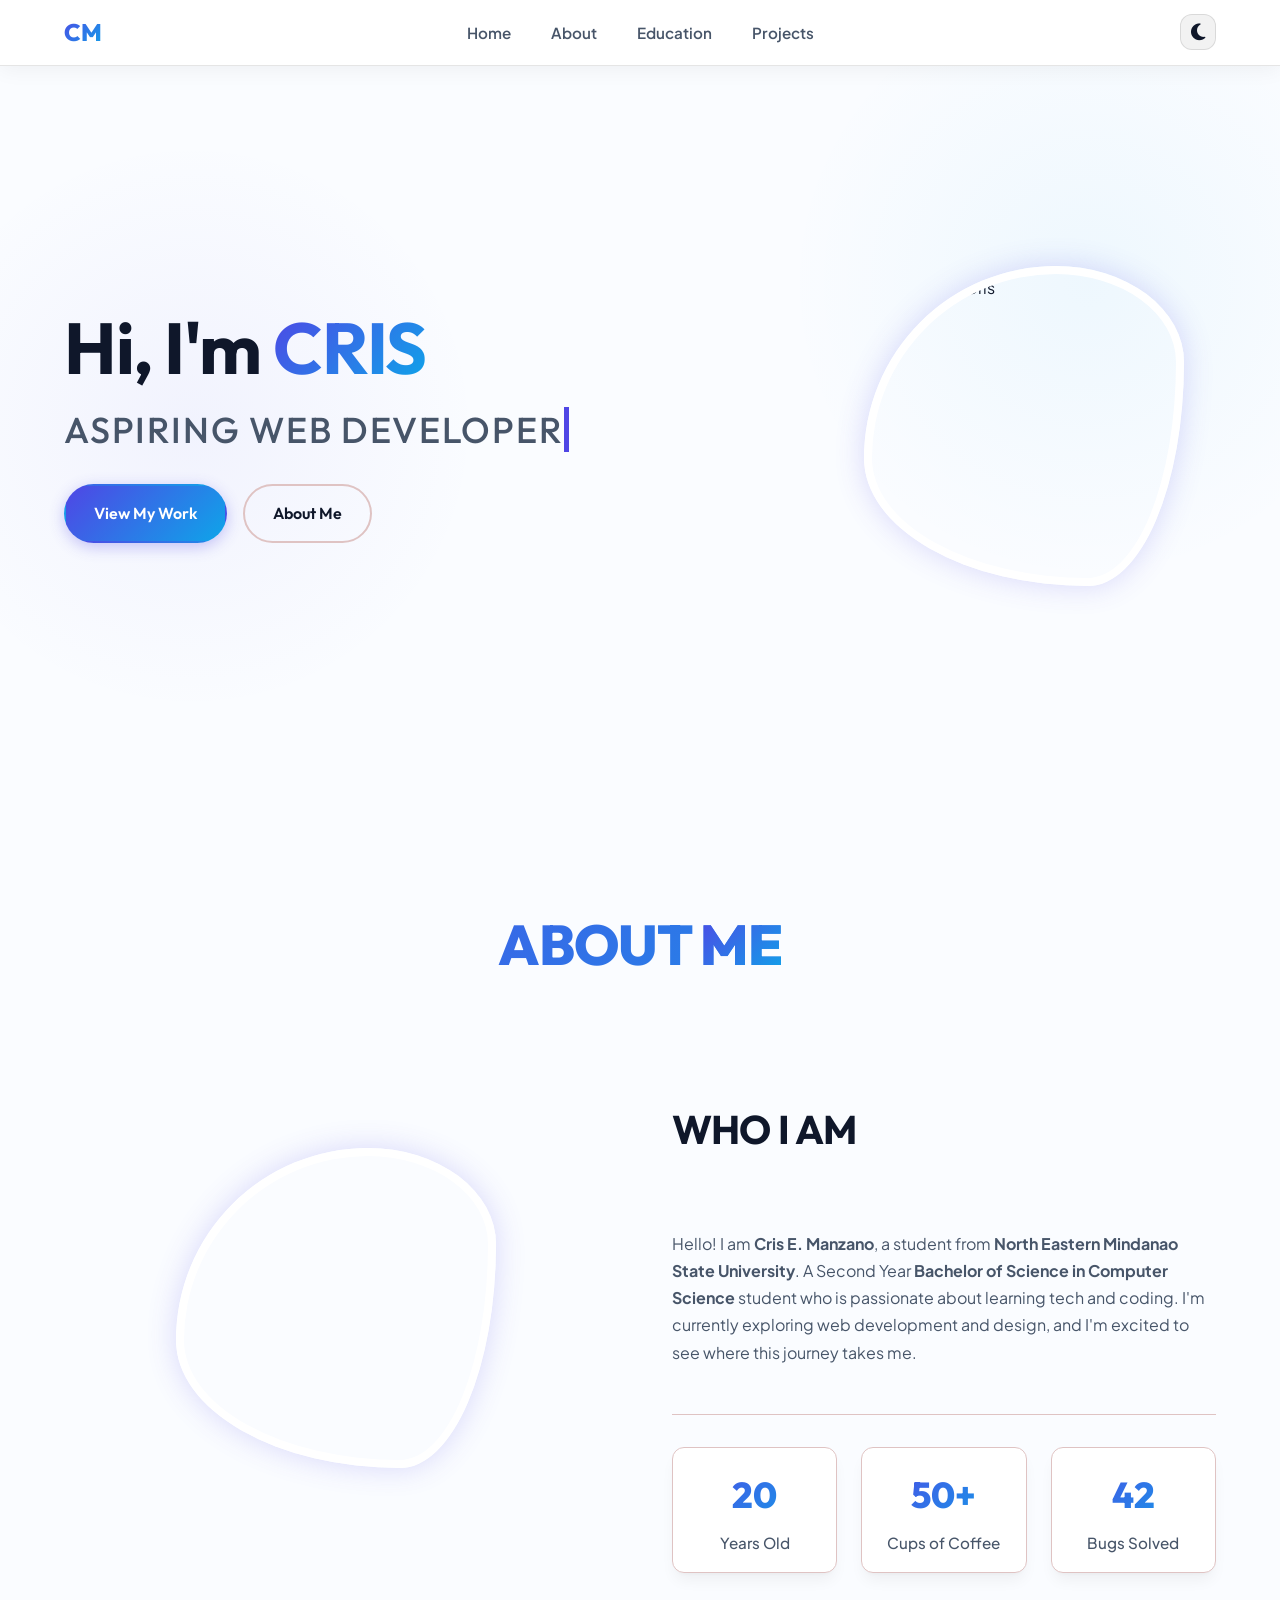
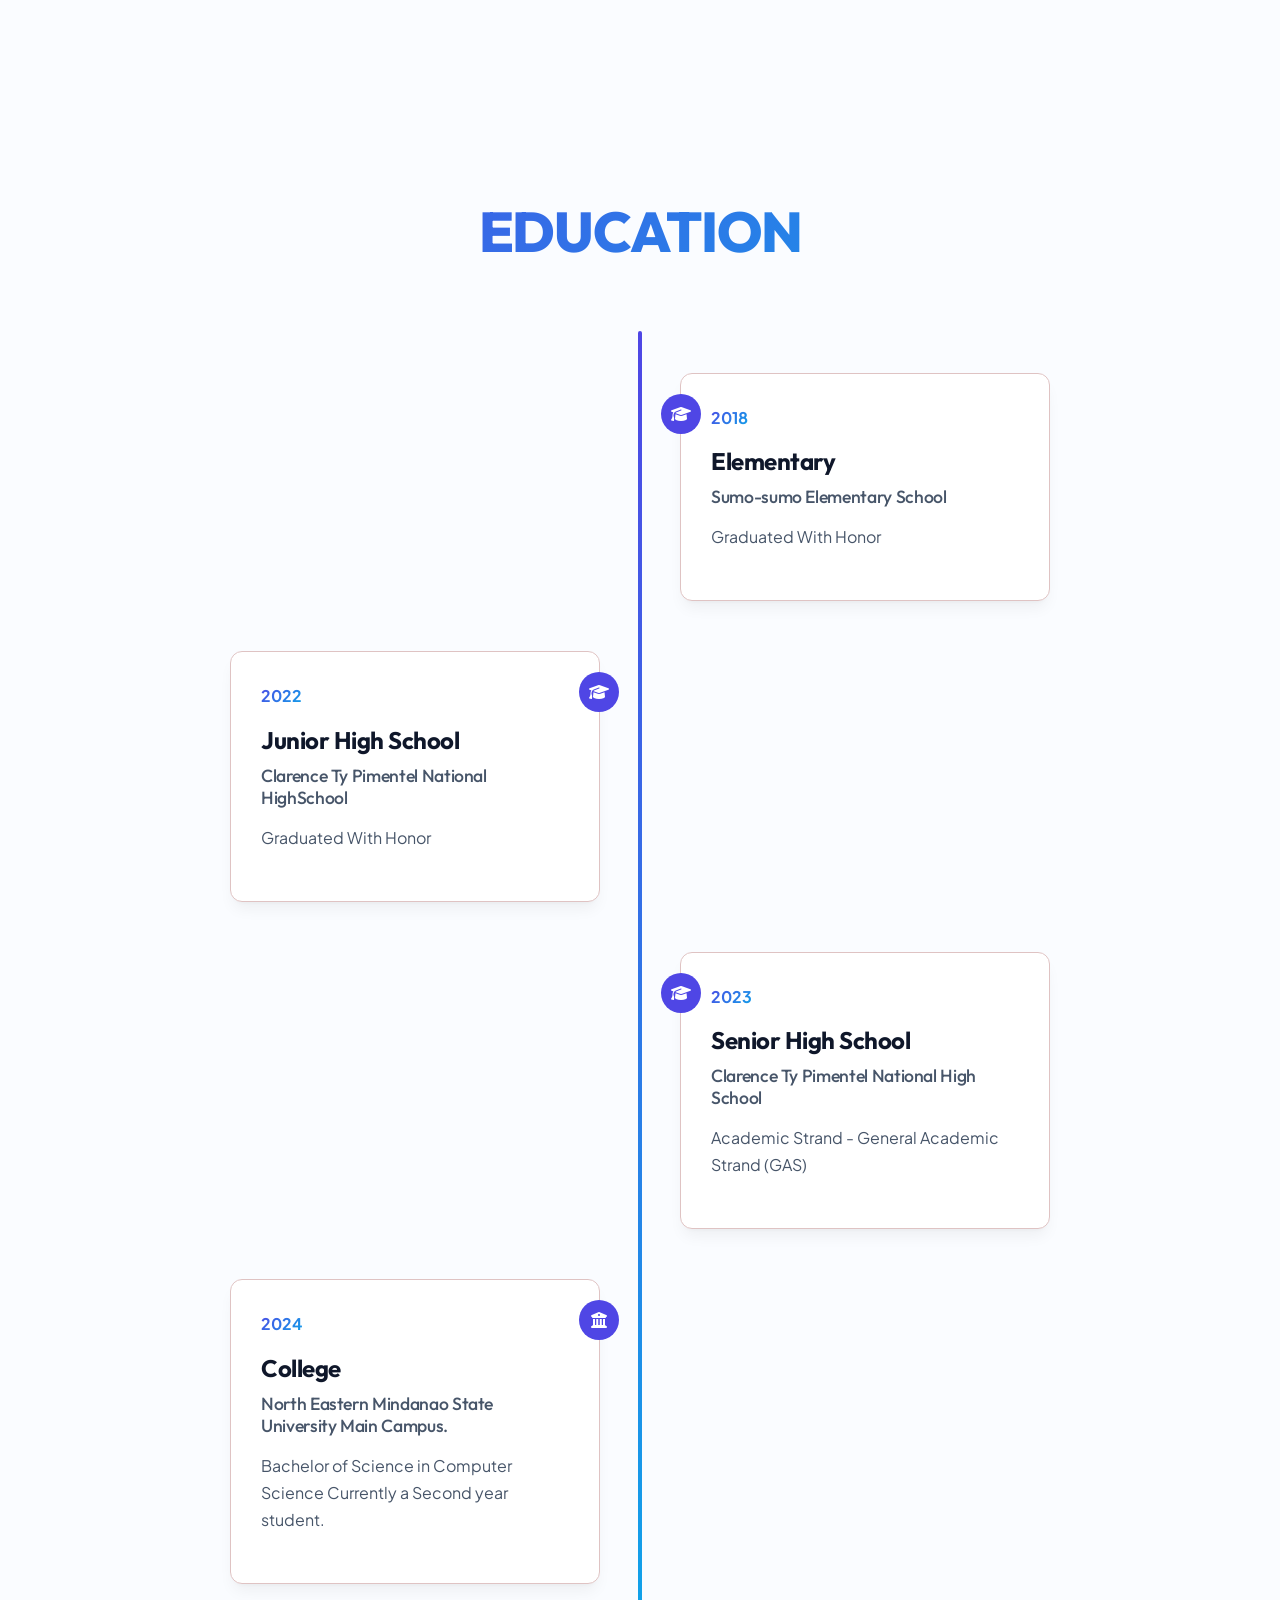
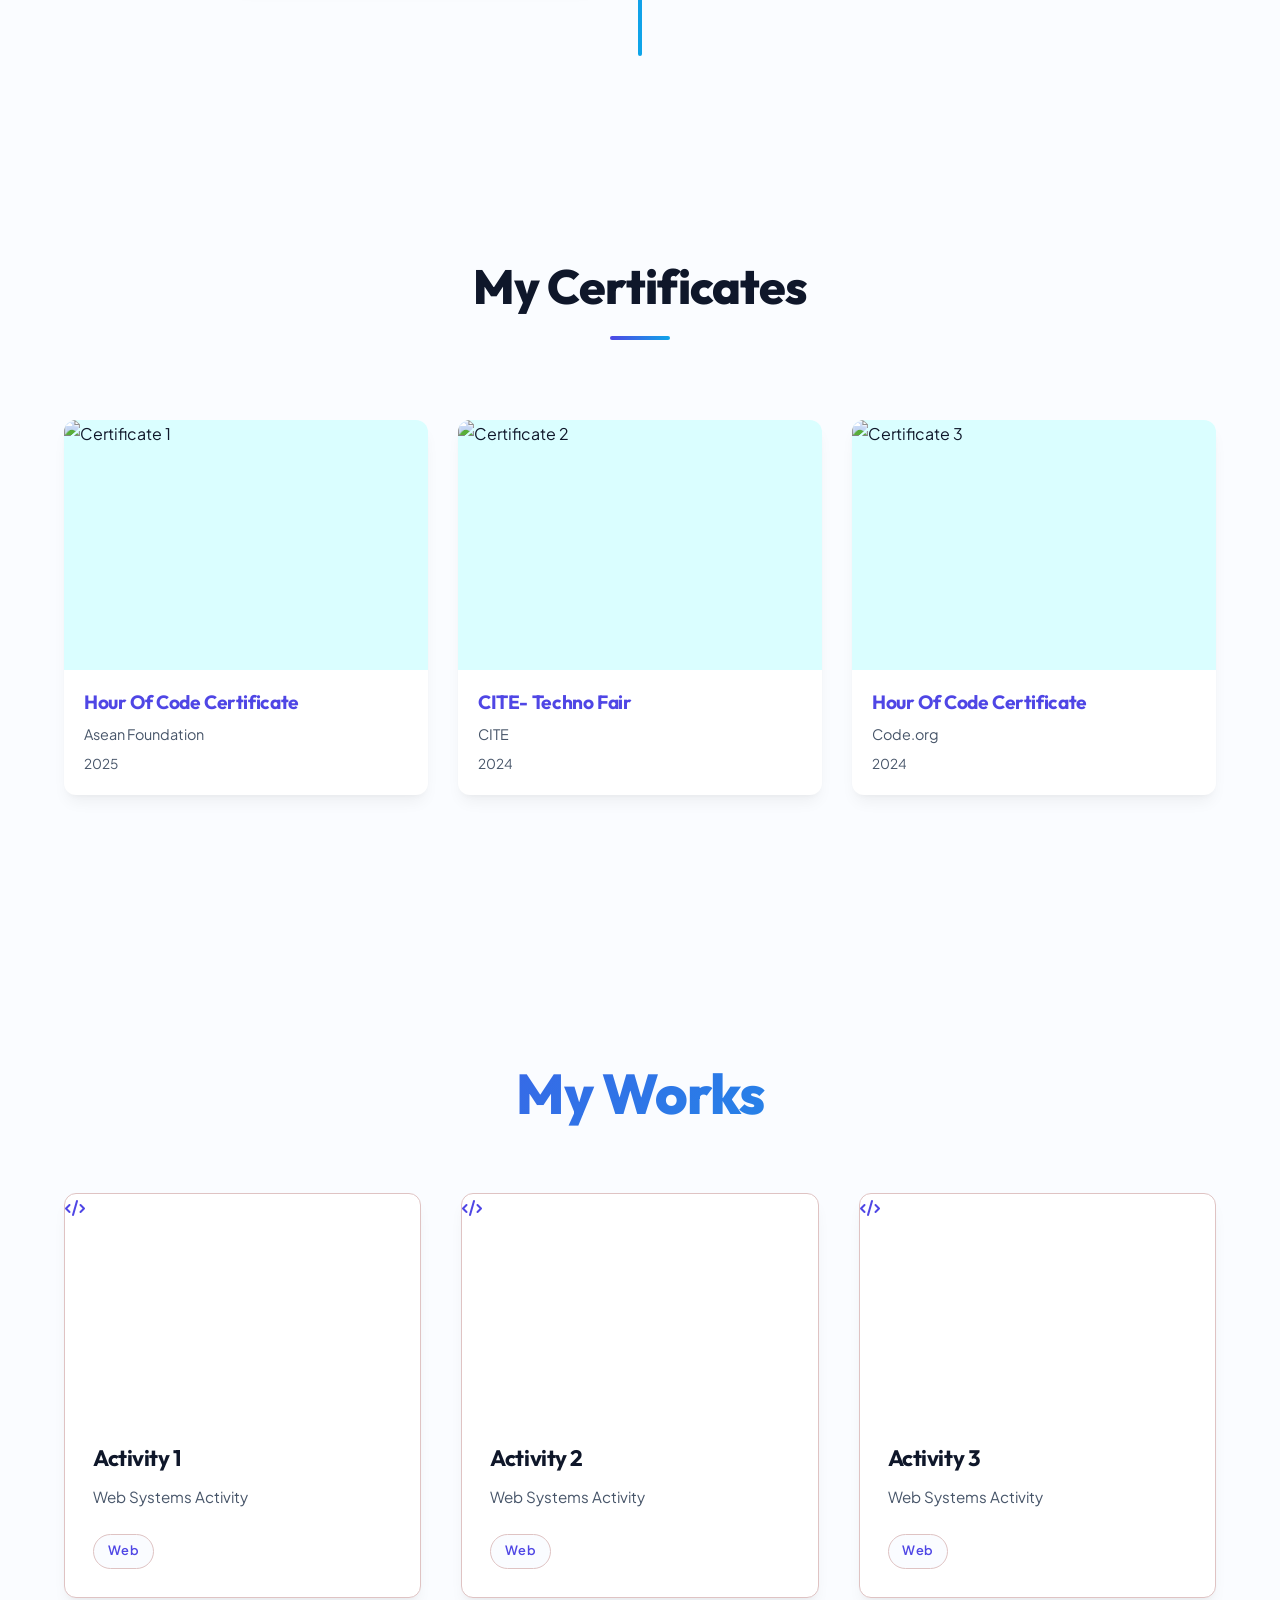
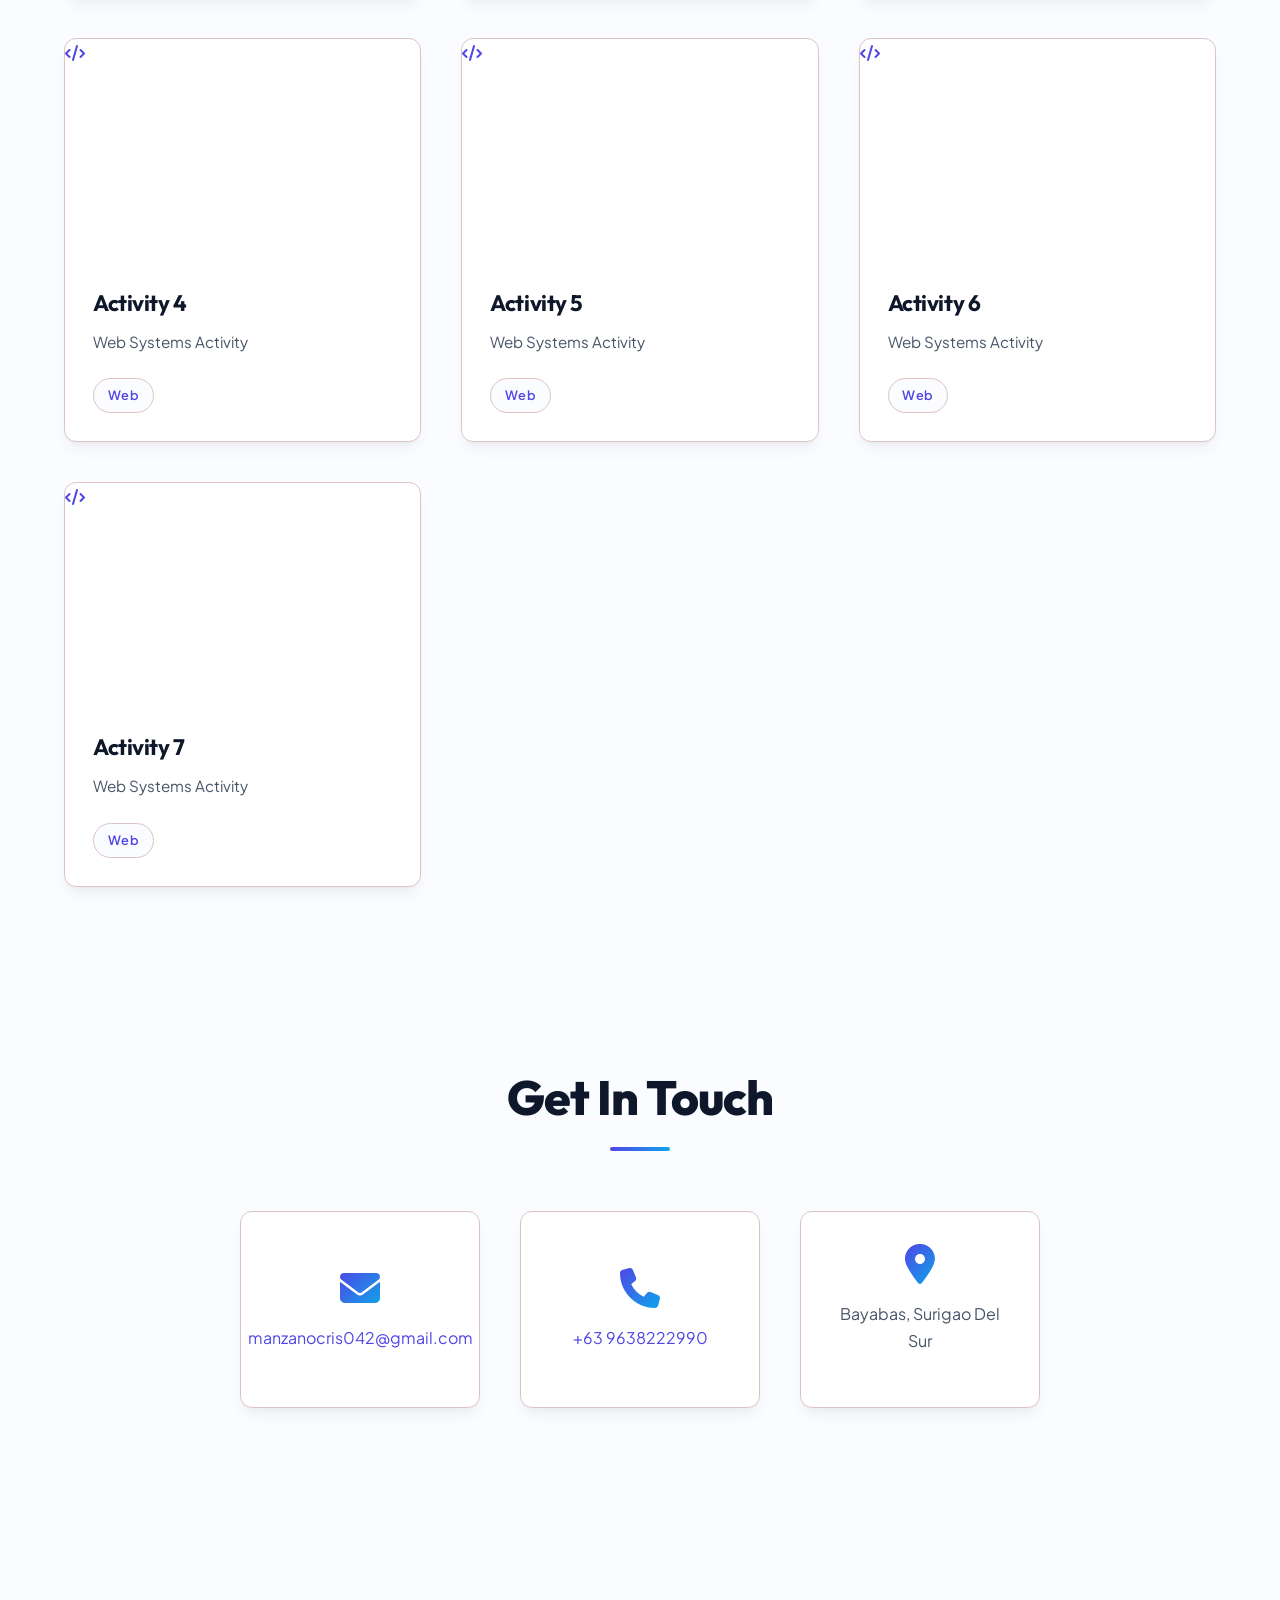
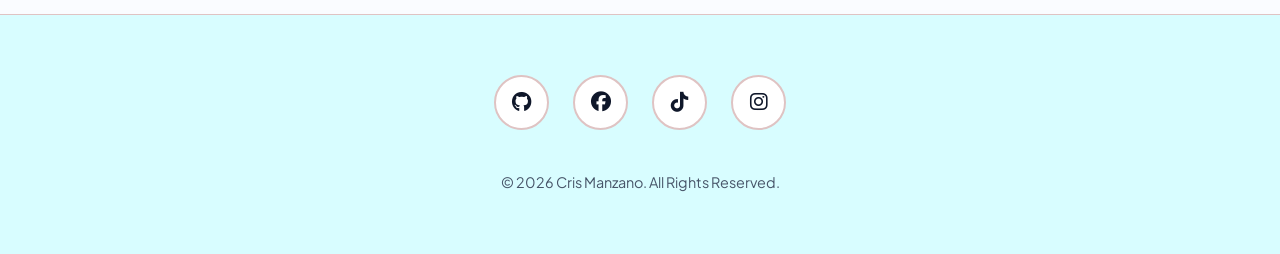
==== portfolio/portfolio-website/index.html @ 95f7e8c5 "fix" ====
<!DOCTYPE html>
<html lang="en">
<head>
    <meta charset="UTF-8">
    <meta name="viewport" content="width=device-width, initial-scale=1.0">
    <title>Home | Personal Portfolio</title>
    <link rel="preconnect" href="https://fonts.googleapis.com">
    <link rel="preconnect" href="https://fonts.gstatic.com" crossorigin>
    <link href="https://fonts.googleapis.com/css2?family=Outfit:wght@300;400;500;600;700;800&family=Plus+Jakarta+Sans:wght@400;500;600;700&display=swap" rel="stylesheet">
    <link rel="stylesheet" href="https://cdnjs.cloudflare.com/ajax/libs/font-awesome/6.4.0/css/all.min.css">
    <link rel="stylesheet" href="styles.css">
    <link rel="icon" href="src/image/web.png" type="image/x-icon">
</head>
<body class="home-page">
    <header>
        <div class="container">
            <nav aria-label="Main navigation">
                <a href="#home" class="logo" aria-label="Return to homepage">CM</a>
                <ul class="nav-links">
                    <li><a href="#home">Home</a></li>
                    <li><a href="#about">About</a></li>
                    <li><a href="#education">Education</a></li>
                    <li><a href="#projects">Projects</a></li>
                </ul>
                <div class="nav-controls">
                    <button class="theme-btn" id="theme-toggle" aria-label="Toggle dark mode">
                        <i class="fas fa-moon" id="theme-icon" aria-hidden="true"></i>
                    </button>
                    <button class="hamburger" aria-label="Open mobile menu" aria-expanded="false" aria-controls="mobile-menu">
                        <div class="line"></div>
                        <div class="line"></div>
                        <div class="line"></div>
                    </button>
                </div>
            </nav>
        </div>
    </header>

    <main id="main-content">
        <section id="home" class="hero" aria-labelledby="hero-title">
            <div class="index-container">
                <div class="index-image">
                    <div class="about-image animate-fade-in">
                        <img src="src/image/home.jpg" alt="Portrait of Cris">
                    </div>
                </div>
            </div>
            <div class="container">
                <div class="hero-content">
                    <h1 id="hero-title" class="animate-text">Hi, I'm <span class="highlight">CRIS</span></h1>
                    <h2 class="typewriter">ASPIRING WEB DEVELOPER</h2>
                    <!-- <p class="animate-text delay-2">I create beautiful, functional websites with passion and creativity.</p> -->
                    <div class="cta-buttons animate-text delay-3">
                        <a href="#projects" class="btn primary" aria-label="View my projects portfolio">View My Work</a>
                        <a href="#about" class="btn secondary" aria-label="Read more about me">About Me</a>
                    </div>
                </div>
            </div>
        </section>

        <section id="about" class="about">
            <div class="container">
                <h1 class="page-title animate-text">ABOUT <span class="highlight">ME</span></h1>
                <div class="about-container">
                    <div class="about-image animate-fade-in">
                        <img src="src/image/about.jpg" alt="my Photo">
                    </div>
                    <div class="about-content">
                        <h2 class="about animate-text delay-1">WHO I AM</h2>
                        <p class="animate-text delay-2">
                            Hello! I am <strong>Cris E. Manzano</strong>, a student from <strong>North Eastern Mindanao State University</strong>.
                            A Second Year <strong>Bachelor of Science in Computer Science</strong> student who is passionate about learning 
                            tech and coding. I'm currently exploring web development and design, and I'm excited to see 
                            where this journey takes me.
                        </p>
                        <div class="about-stats animate-text delay-4">
                            <div class="stat">
                                <span class="count">20</span>
                                <span class="label">Years Old</span>
                            </div>
                            <div class="stat">
                                <span class="count">50+</span>
                                <span class="label">Cups of Coffee</span>
                            </div>
                            <div class="stat">
                                <span class="count">42</span>
                                <span class="label">Bugs Solved</span>
                            </div>
                        </div>
                    </div>
                </div>
            </div>
        </section>

        <section id="education" class="education">
            <div class="container">
                <h1 class="page-title animate-text">EDUCATION</h1>
                
                <div class="timeline">
                    <div class="timeline-item right">
                        <div class="timeline-content animate-slide-in">
                            <div class="timeline-date">2018</div>
                            <h3>Elementary</h3>
                            <h4>Sumo-sumo Elementary School</h4>
                            <p>Graduated With Honor</p>
                            <div class="timeline-icon">
                                <i class="fas fa-graduation-cap"></i>
                            </div>
                        </div>
                    </div>
                    
                    <div class="timeline-item left">
                        <div class="timeline-content animate-slide-in">
                            <div class="timeline-date">2022</div>
                            <h3>Junior High School</h3>
                            <h4>Clarence Ty Pimentel National HighSchool</h4>
                            <p>Graduated With Honor</p>
                            <div class="timeline-icon">
                                <i class="fas fa-graduation-cap"></i>
                            </div>
                        </div>
                    </div>
                    
                    <div class="timeline-item right">
                        <div class="timeline-content animate-slide-in">
                            <div class="timeline-date">2023</div>
                            <h3>Senior High School</h3>
                            <h4>Clarence Ty Pimentel National High School</h4>
                            <p>Academic Strand - General Academic Strand (GAS)</p>
                            <div class="timeline-icon">
                                <i class="fas fa-graduation-cap"></i>
                            </div>
                        </div>
                    </div>
                    
                    <div class="timeline-item left">
                        <div class="timeline-content animate-slide-in">
                            <div class="timeline-date">2024</div>
                            <h3>College</h3>
                            <h4>North Eastern Mindanao State University Main Campus.</h4>
                            <p>Bachelor of Science in Computer Science Currently a Second year student.</p>
                            <div class="timeline-icon">
                                <i class="fas fa-university"></i>
                            </div>
                        </div>
                    </div>
                </div>
            </div>
        </section>

        <section class="education">
            <div class="container">
                <h2 class="section-title">My Certificates</h2>
                <div class="certificates-container">
                    <div class="certificate-card" data-cert="1">
                        <div class="certificate-image-wrapper">
                            <img src="src/image/cert1.png" alt="Certificate 1" class="certificate-thumbnail">
                            <div class="certificate-overlay">
                                <i class="fas fa-search-plus"></i>
                                <p>Click to View</p>
                            </div>
                        </div>
                        <div class="certificate-info">
                            <h3>Hour Of Code Certificate</h3>
                            <p class="certificate-issuer">Asean Foundation</p>
                            <p class="certificate-date">2025</p>
                        </div>
                    </div>
        
                    <div class="certificate-card" data-cert="2">
                        <div class="certificate-image-wrapper">
                            <img src="src/image/cert2.png" alt="Certificate 2" class="certificate-thumbnail">
                            <div class="certificate-overlay">
                                <i class="fas fa-search-plus"></i>
                                <p>Click to View</p>
                            </div>
                        </div>
                        <div class="certificate-info">
                            <h3>CITE- Techno Fair</h3>
                            <p class="certificate-issuer">CITE </p>
                            <p class="certificate-date">2024</p>
                        </div>
                    </div>
        
                    <div class="certificate-card" data-cert="3">
                        <div class="certificate-image-wrapper">
                            <img src="src/image/cert3.jpg" alt="Certificate 3" class="certificate-thumbnail">
                            <div class="certificate-overlay">
                                <i class="fas fa-search-plus"></i>
                                <p>Click to View</p>
                            </div>
                        </div>
                        <div class="certificate-info">
                            <h3>Hour Of Code Certificate</h3>
                            <p class="certificate-issuer">Code.org</p>
                            <p class="certificate-date">2024</p>
                        </div>
                    </div>
                </div>
            </div>
        </section>

        <section id="projects" class="projects">
            <div class="container">
                <h1 class="page-title animate-text">My Works</h1>
                
                
                <div class="projects-grid">
                    <div class="project-card" data-category="web">
                        <a href="Works/AC1.html" target="_blank" rel="noopener noreferrer">
                            <div class="project-image">
                                <i class="fas fa-code"></i>
                            </div>
                        </a>
                        <div class="project-info">
                            <h3>Activity 1</h3>
                            <p>Web Systems Activity</p>
                            <div class="project-tags">
                                <span class="tag">Web</span>
                            </div>
                        </div>
                    </div>
                    <div class="project-card" data-category="web">
                        <a href="Works/AC2.html" target="_blank" rel="noopener noreferrer">
                            <div class="project-image">
                                <i class="fas fa-code"></i>
                            </div>
                        </a>
                        <div class="project-info">
                            <h3>Activity 2</h3>
                            <p>Web Systems Activity</p>
                            <div class="project-tags">
                                <span class="tag">Web</span>
                            </div>
                        </div>
                    </div>
                    <div class="project-card" data-category="web">
                        <a href="Works/AC3.html" target="_blank" rel="noopener noreferrer">
                            <div class="project-image">
                                <i class="fas fa-code"></i>
                            </div>
                        </a>
                        <div class="project-info">
                            <h3>Activity 3</h3>
                            <p>Web Systems Activity</p>
                            <div class="project-tags">
                                <span class="tag">Web</span>
                            </div>
                        </div>
                    </div>
                    <div class="project-card" data-category="web">
                        <a href="Works/AC4.html" target="_blank" rel="noopener noreferrer">
                            <div class="project-image">
                                <i class="fas fa-code"></i>
                            </div>
                        </a>
                        <div class="project-info">
                            <h3>Activity 4</h3>
                            <p>Web Systems Activity</p>
                            <div class="project-tags">
                                <span class="tag">Web</span>
                            </div>
                        </div>
                    </div>
                    <div class="project-card" data-category="web">
                        <a href="Works/AC5.HTML" target="_blank" rel="noopener noreferrer">
                            <div class="project-image">
                                <i class="fas fa-code"></i>
                            </div>
                        </a>
                        <div class="project-info">
                            <h3>Activity 5</h3>
                            <p>Web Systems Activity</p>
                            <div class="project-tags">
                                <span class="tag">Web</span>
                            </div>
                        </div>
                    </div>
                    <div class="project-card" data-category="web">
                        <a href="Works/AC6.html" target="_blank" rel="noopener noreferrer">
                            <div class="project-image">
                                <i class="fas fa-code"></i>
                            </div>
                        </a>
                        <div class="project-info">
                            <h3>Activity 6</h3>
                            <p>Web Systems Activity</p>
                            <div class="project-tags">
                                <span class="tag">Web</span>
                            </div>
                        </div>
                    </div>
                    <div class="project-card" data-category="web">
                        <a href="Works/AC7.html" target="_blank" rel="noopener noreferrer">
                            <div class="project-image">
                                <i class="fas fa-code"></i>
                            </div>
                        </a>
                        <div class="project-info">
                            <h3>Activity 7</h3>
                            <p>Web Systems Activity</p>
                            <div class="project-tags">
                                <span class="tag">Web</span>
                            </div>
                        </div>
                    </div>
                </div>
            </div>
        </section>

        <section id="contact" class="contact" aria-labelledby="contact-title">
            <div class="container">
                <h2 id="contact-title" class="section-title">Get In Touch</h2>
                <div class="contact-container">
                    <div class="contact-info">
                        <div class="contact-item">
                            <i class="fas fa-envelope" aria-hidden="true"></i>
                            <a href="mailto:manzanocris042@gmail.com" aria-label="Email Cris at manzanocris042@gmail.com">manzanocris042@gmail.com</a>
                        </div>
                        <div class="contact-item">
                            <i class="fas fa-phone" aria-hidden="true"></i>
                            <a href="tel:+639638222990" aria-label="Call Cris at +63 9638222990">+63 9638222990</a>
                        </div>
                        <div class="contact-item">
                            <i class="fas fa-map-marker-alt" aria-hidden="true"></i>
                            <p>Bayabas, Surigao Del Sur</p>
                        </div>
                    </div>
                </div>
            </div>
        </section>
    </main>

    <!-- Certificate Modal Popup -->
    <div id="certificateModal" class="certificate-modal">
        <span class="certificate-modal-close">&times;</span>
        <div class="certificate-modal-container">
            <img class="certificate-modal-content" id="certificateImage" src="" alt="Certificate">
        </div>
    </div>

    <footer>
        <div class="container">
            <div class="footer-content">
                <div class="social-links">
                    <a href="https://github.com/Crishaha-cute" class="social-icon" target="_blank" aria-label="GitHub Profile" rel="noopener noreferrer"><i class="fab fa-github" aria-hidden="true"></i></a>
                    <a href="https://facebook.com/gl.manzano" class="social-icon" target="_blank" aria-label="Facebook Profile" rel="noopener noreferrer"><i class="fab fa-facebook" aria-hidden="true"></i></a>
                    <a href="https://www.tiktok.com/@cris_manzano06" class="social-icon" target="_blank" aria-label="TikTok Profile" rel="noopener noreferrer"><i class="fab fa-tiktok" aria-hidden="true"></i></a>
                    <a href="https://www.instagram.com/crismnzno/" class="social-icon" target="_blank" aria-label="Instagram Profile" rel="noopener noreferrer"><i class="fab fa-instagram" aria-hidden="true"></i></a>
                </div>
                <p class="copyright">&copy; 2026 Cris Manzano. All Rights Reserved.</p>
            </div>
        </div>
    </footer>

    <script src="./src/scripts/main.js" defer></script>
</body>
</html>
---- portfolio/portfolio-website/styles.css ----
/* Base Styles and Variables */
@import url('https://fonts.googleapis.com/css2?family=Outfit:wght@300;400;500;600;700&family=Plus+Jakarta+Sans:wght@400;500;600;700&display=swap');

:root {
    --primary-color: #4f46e5;      /* Modern Indigo */
    --secondary-color: #0ea5e9;    /* Cyan */
    --text-primary: #0f172a;       /* Slate 900 */
    --text-secondary: #475569;     /* Slate 600 */
    --bg-primary: #fafcff;         /* Slate 50 */
    --bg-secondary: hwb(181 80% 0% / 0.725);       /* White */
    --card-bg: #ffffff;
    --card-shadow: 0 10px 15px -3px rgba(0, 0, 0, 0.05), 0 4px 6px -4px rgba(0, 0, 0, 0.05); /* Modern soft shadow */
    --card-shadow-hover: 0 20px 25px -5px rgba(0, 0, 0, 0.1), 0 8px 10px -6px rgba(0, 0, 0, 0.1);
    --border-color: #dfc3c3;       /* Slate 200 */
    --transition: all 0.4s cubic-bezier(0.4, 0, 0.2, 1);
    --border-radius: 12px;
    --mobile: 480px;
    --tablet: 768px;
    --laptop: 1024px;
    --desktop: 1200px;
    --space-unit: clamp(1rem, 2vw, 2rem);
    --nav-bg: rgba(255, 255, 255, 0.98);
    --nav-border: rgba(0, 0, 0, 0.1);
    --nav-text: #475569;
    --nav-text-hover: #0f172a;
    --nav-btn-bg: rgba(0, 0, 0, 0.05);
    --nav-btn-border: rgba(0, 0, 0, 0.1);
    --nav-btn-text: #0f172a;
}

/* Dark mode variables */
[data-theme="dark"] {
    --primary-color: #818cf8;      /* Indigo 400 */
    --secondary-color: #38bdf8;    /* Light sky blue */
    --text-primary: #f8fafc;       /* Slate 50 */
    --text-secondary: #94a3b8;     /* Slate 400 */
    --bg-primary: hsl(222, 47%, 11%);         /* Slate 900 */
    --bg-secondary: hsl(222, 47%, 11%);       /* Slate 900 */
    --card-bg: #1e293b;
    --card-shadow: 0 10px 15px -3px rgba(0, 0, 0, 0.3), 0 4px 6px -4px rgba(0, 0, 0, 0.2);
    --card-shadow-hover: 0 20px 25px -5px rgba(0, 0, 0, 0.4), 0 8px 10px -6px rgba(0, 0, 0, 0.3);
    --border-color: #334155;       /* Slate 700 */
    --nav-bg: rgba(15, 23, 42, 0.98);
    --nav-border: rgba(255, 255, 255, 0.1);
    --nav-text: #cbd5e1;
    --nav-text-hover: #ffffff;
    --nav-btn-bg: rgba(255, 255, 255, 0.1);
    --nav-btn-border: rgba(255, 255, 255, 0.2);
    --nav-btn-text: #ffffff;
}

html {
    scroll-behavior: smooth;
    scroll-padding-top: 80px; /* Adjust according to header height to prevent section content from hiding under sticky header */
}

* {
    margin: 0;
    padding: 0;
    box-sizing: border-box;
}

body {
    font-family: 'Plus Jakarta Sans', system-ui, -apple-system, sans-serif;
    line-height: 1.7;
    color: var(--text-primary);
    background-color: var(--bg-primary);
    transition: var(--transition);
}

.container {
    width: 100%;
    max-width: var(--desktop);
    margin: 0 auto;
    padding: 0 1.5rem;
}

/* Typography */
h1, h2, h3, h4, h5, h6 {
    margin-bottom: 1rem;
    font-family: 'Outfit', sans-serif;
    font-weight: 700;
    line-height: 1.25;
    letter-spacing: -0.02em;
}

h1 {
    font-size: clamp(2.5rem, 5vw, 4rem);
}

h2 {
    font-size: clamp(2rem, 4vw, 2.5rem);
}

h3 {
    font-size: 1.5rem;
}

p {
    margin-bottom: 1.25rem;
    color: var(--text-secondary);
}

a {
    color: var(--primary-color);
    text-decoration: none;
    transition: var(--transition);
}

a:hover {
    color: var(--secondary-color);
}

/* Buttons */
.btn {
    display: inline-flex;
    align-items: center;
    justify-content: center;
    gap: 0.5rem;
    padding: 14px 28px;
    border-radius: 50px;
    font-family: 'Outfit', sans-serif;
    font-weight: 600;
    font-size: 1rem;
    text-align: center;
    cursor: pointer;
    transition: var(--transition);
    border: 2px solid transparent;
}

.btn.primary {
    background: linear-gradient(135deg, var(--primary-color), var(--secondary-color));
    color: white;
    box-shadow: 0 4px 15px rgba(79, 70, 229, 0.3);
}

.btn.primary:hover {
    transform: translateY(-3px) scale(1.02);
    box-shadow: 0 10px 25px rgba(79, 70, 229, 0.4);
    opacity: 0.95;
}

.btn.secondary {
    background-color: transparent;
    color: var(--text-primary);
    border: 2px solid var(--border-color);
}

.btn.secondary:hover {
    border-color: var(--primary-color);
    color: var(--primary-color);
    transform: translateY(-3px) scale(1.02);
    box-shadow: 0 10px 25px rgba(0, 0, 0, 0.05);
}


.about-image {
    width: 320px;
    height: 320px;
    border-radius: 60% 40% 30% 70% / 60% 30% 70% 40%; /* Blob shape */
    overflow: hidden;
    box-shadow: 0 0 30px rgba(79, 70, 229, 0.2);
    margin: 2rem auto;
    border: 8px solid var(--card-bg);
    animation: morph 8s ease-in-out infinite;
    position: relative;
}

@keyframes morph {
    0% { border-radius: 60% 40% 30% 70% / 60% 30% 70% 40%; }
    50% { border-radius: 30% 60% 70% 40% / 50% 60% 30% 60%; }
    100% { border-radius: 60% 40% 30% 70% / 60% 30% 70% 40%; }
}

.about-image img {
    width: 100%;
    height: 100%;
    object-fit: cover;
    transition: transform 0.5s cubic-bezier(0.4, 0, 0.2, 1);
}

.about-image:hover img {
    transform: scale(1.08) rotate(2deg);
}

/* Header & Navigation */
header {
    position: sticky;
    top: 0;
    background-color: var(--nav-bg); 
    backdrop-filter: blur(10px);
    -webkit-backdrop-filter: blur(10px);
    border-bottom: 1px solid var(--nav-border);
    box-shadow: 0 4px 20px rgba(0, 0, 0, 0.05);
    z-index: 1000;
    transition: var(--transition);
}

nav {
    display: flex;
    justify-content: space-between;
    align-items: center;
    padding: 0.75rem 0;
}

.logo {
    font-family: 'Outfit', sans-serif;
    font-size: 1.5rem; 
    font-weight: 800;
    background: linear-gradient(135deg, var(--primary-color), var(--secondary-color));
    background-clip: text;
    -webkit-background-clip: text;
    -webkit-text-fill-color: transparent;
    letter-spacing: -0.02em;
}

.nav-controls {
    display: flex;
    align-items: center;
    gap: 1rem;
}

.nav-links {
    display: flex;
    list-style: none;
    gap: 2.5rem;
}

.nav-links li {
    margin-left: 0;
}

.nav-links a {
    color: var(--nav-text);
    font-weight: 600;
    font-size: 0.95rem;
    padding: 0.5rem 0;
    position: relative;
    transition: var(--transition);
}

.nav-links a:after {
    content: '';
    position: absolute;
    bottom: -2px;
    left: 0;
    width: 0;
    height: 3px;
    background: linear-gradient(90deg, var(--primary-color), var(--secondary-color));
    border-radius: 2px;
    transition: var(--transition);
}

.nav-links a:hover {
    color: var(--nav-text-hover);
}

.nav-links a:hover:after {
    width: 100%;
}

/* Theme Switch - Square Button */
.theme-btn {
    background-color: var(--nav-btn-bg);
    border: 1px solid var(--nav-btn-border);
    color: var(--nav-btn-text);
    width: 36px;
    height: 36px;
    padding: 0;
    border-radius: var(--border-radius);
    display: flex;
    align-items: center;
    justify-content: center;
    cursor: pointer;
    transition: var(--transition);
}

.theme-btn:hover {
    background-color: var(--primary-color);
    color: white;
    transform: translateY(-2px);
}

.theme-btn i {
    font-size: 1.2rem;
}

/* Responsive adjustments */
@media (max-width: 768px) {
    .theme-btn {
        width: 35px;
        height: 35px;
    }
}

/* Hamburger Menu */
.hamburger {
    display: none;
    cursor: pointer;
    background: transparent;
    border: none;
}

.hamburger .line {
        width: 16px;
        height: 2px; 
        background-color: var(--nav-text); 
        margin: 3px 0;
    border-radius: 2px;
}

/* Hero Section */
.hero {
    padding: 120px 0;
    background-image: 
        radial-gradient(circle at 15% 50%, rgba(79, 70, 229, 0.05), transparent 25%),
        radial-gradient(circle at 85% 30%, rgba(14, 165, 233, 0.05), transparent 25%);
    background-color: var(--bg-primary);
    position: relative;
    overflow: hidden;
    min-height: 80vh;
    display: flex;
    align-items: center;
}

.hero-content {
    max-width: 650px;
    z-index: 10;
    position: relative;
}

.hero h1 {
    font-size: clamp(3rem, 6vw, 4.5rem);
    margin-bottom: 1.25rem;
    line-height: 1.1;
}

.hero h2 {
    font-size: clamp(1.5rem, 3vw, 2.25rem);
    color: var(--text-secondary);
    margin-bottom: 2rem;
    font-weight: 500;
}

.hero p {
    font-size: 1.25rem;
    margin-bottom: 2.5rem;
    color: var(--text-secondary);
    max-width: 540px;
}

.highlight {
    background: linear-gradient(135deg, var(--primary-color), var(--secondary-color));
    background-clip: text;
    -webkit-background-clip: text;
    -webkit-text-fill-color: transparent;
    display: inline-block;
}

.index-container {
    position: absolute;
    top: 50%;
    right: 5%;
    transform: translateY(-50%);
    display: flex;
    justify-content: flex-end;
    align-items: center;
    padding: 2rem;
    z-index: 1;
    width: 50%;
}

.about-image2 img {
    width: 100%;
    border-radius: var(--border-radius);
    box-shadow: var(--card-shadow-hover);
    transition: var(--transition);
}

.about-image2 img:hover {
    transform: translateY(-10px);
}

.cta-buttons {
    display: flex;
    gap: 1rem;
    flex-wrap: wrap;
}

/* Skills Section */
.skills {
    padding: 100px 0;
    background-color: var(--bg-secondary);
}

.section-title {
    text-align: center;
    margin-bottom: 60px;
    font-size: clamp(2rem, 4vw, 3rem);
    position: relative;
    font-weight: 800;
}

.section-title:after {
    content: '';
    display: block;
    width: 60px;
    height: 4px;
    background: linear-gradient(90deg, var(--primary-color), var(--secondary-color));
    border-radius: 2px;
    margin: 20px auto 0;
}

.skills-container {
    display: grid;
    grid-template-columns: repeat(auto-fit, minmax(280px, 1fr));
    gap: 2rem;
}

.skill-card {
    background-color: var(--card-bg);
    padding: 2.5rem 2rem;
    border-radius: var(--border-radius);
    box-shadow: var(--card-shadow);
    text-align: center;
    transition: var(--transition);
    border: 1px solid var(--border-color);
    position: relative;
    overflow: hidden;
}

.skill-card::before {
    content: '';
    position: absolute;
    top: 0;
    left: 0;
    width: 100%;
    height: 4px;
    background: linear-gradient(90deg, var(--primary-color), var(--secondary-color));
    opacity: 0;
    transition: var(--transition);
}

.skill-card:hover {
    transform: translateY(-10px);
    box-shadow: var(--card-shadow-hover);
    border-color: transparent;
}

.skill-card:hover::before {
    opacity: 1;
}

.skill-card i {
    font-size: 3.5rem;
    background: linear-gradient(135deg, var(--primary-color), var(--secondary-color));
    background-clip: text;
    -webkit-background-clip: text;
    -webkit-text-fill-color: transparent;
    margin-bottom: 1.5rem;
    transition: var(--transition);
}

.skill-level {
    margin-top: 1.5rem;
    height: 6px;
    background-color: var(--border-color);
    border-radius: 4px;
    overflow: hidden;
}

.progress {
    height: 100%;
    background: linear-gradient(90deg, var(--primary-color), var(--secondary-color));
    width: 0;
    transition: width 1.5s cubic-bezier(0.4, 0, 0.2, 1);
    border-radius: 4px;
}

/* Contact Section */
.contact {
    padding: 100px 0;
    background-color: var(--bg-primary);
}

.contact-container {
    display: flex;
    flex-direction: column;
    align-items: center;
    max-width: 800px;
    margin: 0 auto;
}

.contact-info {
    display: grid;
    grid-template-columns: repeat(auto-fit, minmax(220px, 1fr));
    gap: 2.5rem;
    margin-bottom: 3.5rem;
    width: 100%;
}

.contact-item {
    display: flex;
    align-items: center;
    justify-content: center;
    flex-direction: column;
    text-align: center;
    padding: 2rem;
    background: var(--card-bg);
    border-radius: var(--border-radius);
    box-shadow: var(--card-shadow);
    border: 1px solid var(--border-color);
    transition: var(--transition);
}

.contact-item:hover {
    transform: translateY(-5px);
    box-shadow: var(--card-shadow-hover);
    border-color: var(--secondary-color);
}

.contact-item i {
    font-size: 2.5rem;
    background: linear-gradient(135deg, var(--primary-color), var(--secondary-color));
    background-clip: text;
    -webkit-background-clip: text;
    -webkit-text-fill-color: transparent;
    margin-bottom: 1rem;
}

.social-links {
    display: flex;
    gap: 1.5rem;
    flex-wrap: wrap;
    justify-content: center;
}

.social-icon {
    display: flex;
    align-items: center;
    justify-content: center;
    width: 55px;
    height: 55px;
    background: var(--card-bg);
    border: 2px solid var(--border-color);
    color: var(--text-primary);
    border-radius: 50%;
    transition: var(--transition);
    font-size: 1.25rem;
}

.social-icon:hover {
    background: linear-gradient(135deg, var(--primary-color), var(--secondary-color));
    border-color: transparent;
    color: white;
    transform: translateY(-5px) scale(1.1);
    box-shadow: 0 10px 20px rgba(79, 70, 229, 0.3);
}

/* Footer */
footer {
    background-color: var(--bg-secondary);
    padding: 60px 0 40px 0;
    text-align: center;
    border-top: 1px solid var(--border-color);
    font-size: 0.95rem;
    margin-top: 50px;
}

.footer-content {
    display: flex;
    flex-direction: column;
    align-items: center;
    gap: 1.5rem;
}

.footer-content .social-links {
    margin-bottom: 1rem;
}

.copyright {
    color: var(--text-secondary);
    font-size: 0.9rem;
}

/* Accessibility Focus States */
a:focus-visible,
button:focus-visible,
.skill-card:focus-visible {
    outline: 2px solid var(--primary-color);
    outline-offset: 4px;
    border-radius: var(--border-radius);
}

.btn:focus-visible {
    outline-offset: 6px;
}

.hamburger:focus-visible {
    outline: 2px solid #cbd5e1;
    outline-offset: 4px;
    border-radius: 4px;
}

.page-title {
    color: blue;
}

/* Animation Classes */
.animate-text {
    opacity: 0;
    transform: translateY(20px);
    animation: fadeInUp 0.5s ease forwards;
}

.delay-1 {
    animation-delay: 0.2s;
}

.delay-2 {
    animation-delay: 0.4s;
}

.delay-3 {
    animation-delay: 0.6s;
}

.delay-4 {
    animation-delay: 0.8s;
}

.delay-5 {
    animation-delay: 1s;
}

/* Typewriter Effect */
.typewriter {
    overflow: hidden;
    white-space: nowrap;
    border-right: 0.15em solid var(--primary-color);
    letter-spacing: 0.05em;
    animation: 
        typing 8s steps(22, end) infinite,
        blink-caret 0.75s step-end infinite;
    display: inline-block;
    vertical-align: bottom;
}

@keyframes typing {
    0%, 5% { max-width: 0; }
    30%, 70% { max-width: 22.5ch; }
    90%, 100% { max-width: 0; }
}

@keyframes blink-caret {
    from, to { border-color: transparent }
    50% { border-color: var(--primary-color); }
}

.delay-6 {
    animation-delay: 1.2s;
}

@keyframes fadeInUp {
    to {
        opacity: 1;
        transform: translateY(0);
    }
}

.animate-fade-in {
    opacity: 0;
    animation: fadeIn 1s ease forwards;
}

@keyframes fadeIn {
    to {
        opacity: 1;
    }
}

/* About Page Styles */
.page-title {
    text-align: center;
    margin: 4rem 0;
    font-size: clamp(2.5rem, 5vw, 3.5rem);
    background: linear-gradient(135deg, var(--primary-color), var(--secondary-color));
    background-clip: text;
    -webkit-background-clip: text;
    -webkit-text-fill-color: transparent;
    font-weight: 800;
}

.about {
    padding: 60px 0;
}

.about-container {
    display: grid;
    grid-template-columns: repeat(auto-fit, minmax(350px, 1fr));
    gap: 4rem;
    align-items: center;
}

.about-content {
    order: 2;
}

.about-image {
    order: 1;
}

.about-stats {
    display: grid;
    grid-template-columns: repeat(3, 1fr);
    gap: 1.5rem;
    margin-top: 3rem;
    padding-top: 2rem;
    border-top: 1px solid var(--border-color);
}

.stat {
    text-align: center;
    padding: 1rem;
    background: var(--card-bg);
    border-radius: var(--border-radius);
    box-shadow: var(--card-shadow);
    border: 1px solid var(--border-color);
}

.count {
    display: block;
    font-size: 2.25rem;
    font-family: 'Outfit', sans-serif;
    font-weight: 800;
    background: linear-gradient(135deg, var(--primary-color), var(--secondary-color));
    background-clip: text;
    -webkit-background-clip: text;
    -webkit-text-fill-color: transparent;
    margin-bottom: 0.25rem;
}

.label {
    font-size: 0.95rem;
    color: var(--text-secondary);
    font-weight: 500;
}

.personal-interests {
    padding: 100px 0;
    background-color: var(--bg-secondary);
}

.interests-container {
    display: grid;
    grid-template-columns: repeat(auto-fit, minmax(240px, 1fr));
    gap: 2rem;
}

.interest-card {
    background-color: var(--card-bg);
    padding: 2.5rem 2rem;
    border-radius: var(--border-radius);
    box-shadow: var(--card-shadow);
    text-align: center;
    transition: var(--transition);
    border: 1px solid var(--border-color);
}

.interest-card:hover {
    transform: translateY(-10px);
    box-shadow: var(--card-shadow-hover);
    border-color: var(--secondary-color);
}

.interest-card i {
    font-size: 3rem;
    background: linear-gradient(135deg, var(--primary-color), var(--secondary-color));
    background-clip: text;
    -webkit-background-clip: text;
    -webkit-text-fill-color: transparent;
    margin-bottom: 1.25rem;
}

/* Education Page Styles */
.education {
    padding: 100px 0;
    background-color: var(--bg-primary);
}

.timeline {
    position: relative;
    max-width: 900px;
    margin: 0 auto;
    padding: 2rem 0;
}

.timeline::after {
    content: '';
    position: absolute;
    width: 4px;
    background: linear-gradient(to bottom, var(--primary-color), var(--secondary-color));
    top: 0;
    bottom: 0;
    left: 50%;
    margin-left: -2px;
    border-radius: 2px;
}

.timeline-item {
    padding: 10px 40px;
    position: relative;
    width: 50%;
    box-sizing: border-box;
    margin-bottom: 30px;
}

.timeline-item.left {
    left: 0;
}

.timeline-item.right {
    left: 50%;
}

.timeline-content {
    padding: 30px;
    background-color: var(--card-bg);
    border-radius: var(--border-radius);
    box-shadow: var(--card-shadow);
    border: 1px solid var(--border-color);
    position: relative;
    transition: var(--transition);
}

.timeline-content:hover {
    transform: translateY(-5px);
    box-shadow: var(--card-shadow-hover);
    border-color: var(--primary-color);
}

.timeline-date {
    font-weight: 700;
    background: linear-gradient(135deg, var(--primary-color), var(--secondary-color));
    background-clip: text;
    -webkit-background-clip: text;
    -webkit-text-fill-color: transparent;
    margin-bottom: 15px;
    display: inline-block;
}

.timeline-content h3 {
    margin-bottom: 10px;
    font-size: 1.5rem;
}

.timeline-content h4 {
    color: var(--text-secondary);
    font-weight: 500;
    margin-bottom: 15px;
    font-size: 1.1rem;
}

.education-container {
    display: grid;
    grid-template-columns: repeat(auto-fit, minmax(300px, 1fr));
    gap: 2rem;
    margin-top: 4rem;
}

.skill-card {
    background-color: var(--card-bg);
    padding: 30px;
    border-radius: var(--border-radius);
    box-shadow: var(--card-shadow);
    text-align: center;
    transition: var(--transition);
}

.skill-card:hover {
    transform: translateY(-10px);
    box-shadow: 0 10px 20px rgba(0, 0, 0, 0.1);
}

.skill-card i {
    font-size: 3rem;
    color: var(--primary-color);
    margin-bottom: 20px;
}

.timeline-icon {
    position: absolute;
    width: 40px;
    height: 40px;
    border-radius: 50%;
    background-color: var(--primary-color);
    color: white;
    display: flex;
    align-items: center;
    justify-content: center;
    top: 20px;
    z-index: 1;
}

.timeline-item.left .timeline-icon {
    right: -20px;
}

.timeline-item.right .timeline-icon {
    left: -20px;
}

.animate-slide-in {
    opacity: 0;
    transform: translateX(50px);
    transition: all 1s ease;
}

.timeline-item.left .animate-slide-in {
    transform: translateX(-50px);
}

.skills-section {
    padding: 80px 0;
    background-color: var(--bg-secondary);
}

.skills-grid {
    display: grid;
    grid-template-columns: repeat(auto-fit, minmax(250px, 1fr));
    gap: 30px;
}

.skill-category {
    background-color: var(--card-bg);
    padding: 30px;
    border-radius: var(--border-radius);
    box-shadow: var(--card-shadow);
}

.skill-category h3 {
    color: var(--primary-color);
    margin-bottom: 20px;
    text-align: center;
}

.skill-list {
    list-style: none;
}

.skill-list li {
    padding: 10px 0;
    border-bottom: 1px solid var(--bg-secondary);
    position: relative;
    padding-left: 25px;
}

.skill-list li:before {
    content: '✓';
    color: var(--primary-color);
    position: absolute;
    left: 0;
}

.skill-list li:last-child {
    border-bottom: none;
}

/* Projects Page Styles */
.projects {
    padding: 80px 0;
    background-color: var(--bg-primary);
}

.project-filters {
    display: flex;
    justify-content: center;
    margin-bottom: 3rem;
    flex-wrap: wrap;
    gap: 0.5rem;
}

.filter-btn {
    background: var(--card-bg);
    border: 1px solid var(--border-color);
    padding: 10px 24px;
    margin: 0;
    cursor: pointer;
    font-weight: 600;
    color: var(--text-secondary);
    border-radius: 50px;
    transition: var(--transition);
    font-family: 'Outfit', sans-serif;
    box-shadow: 0 2px 4px rgba(0,0,0,0.02);
}

.filter-btn:hover, .filter-btn.active {
    background: linear-gradient(135deg, var(--primary-color), var(--secondary-color));
    color: white;
    border-color: transparent;
    box-shadow: 0 4px 12px rgba(79, 70, 229, 0.2);
    transform: translateY(-2px);
}

.projects-grid {
    display: grid;
    grid-template-columns: repeat(auto-fill, minmax(320px, 1fr));
    gap: 2.5rem;
}

.project-card {
    background-color: var(--card-bg);
    border-radius: var(--border-radius);
    overflow: hidden;
    box-shadow: var(--card-shadow);
    transition: var(--transition);
    border: 1px solid var(--border-color);
    display: flex;
    flex-direction: column;
}

.project-card:hover {
    transform: translateY(-8px);
    box-shadow: var(--card-shadow-hover);
    border-color: var(--primary-color);
}

.project-image {
    position: relative;
    overflow: hidden;
    aspect-ratio: 16/10;
}

.project-image img {
    width: 100%;
    height: 100%;
    object-fit: cover;
    display: block;
    transition: transform 0.6s cubic-bezier(0.4, 0, 0.2, 1);
}

.project-card:hover .project-image img {
    transform: scale(1.08);
}

.project-overlay {
    position: absolute;
    inset: 0;
    background: linear-gradient(to top, rgba(15, 23, 42, 0.9), rgba(15, 23, 42, 0.4));
    display: flex;
    align-items: center;
    justify-content: center;
    opacity: 0;
    transition: var(--transition);
    backdrop-filter: blur(2px);
}

.project-card:hover .project-overlay {
    opacity: 1;
}

.project-links {
    display: flex;
    gap: 1rem;
}

.project-link {
    display: flex;
    align-items: center;
    justify-content: center;
    width: 48px;
    height: 48px;
    background: linear-gradient(135deg, var(--primary-color), var(--secondary-color));
    color: white;
    border-radius: 50%;
    transform: translateY(20px);
    opacity: 0;
    transition: all 0.4s cubic-bezier(0.4, 0, 0.2, 1) 0.1s;
    box-shadow: 0 4px 12px rgba(0,0,0,0.2);
}

.project-link:hover {
    transform: scale(1.1) !important;
    background: white;
    color: var(--primary-color);
}

.project-card:hover .project-link {
    transform: translateY(0);
    opacity: 1;
}

.project-info {
    padding: 1.75rem;
    flex-grow: 1;
    display: flex;
    flex-direction: column;
}

.project-info h3 {
    font-size: 1.4rem;
    margin-bottom: 0.75rem;
}

.project-info p {
    color: var(--text-secondary);
    font-size: 0.95rem;
    margin-bottom: 1.5rem;
    flex-grow: 1;
}

.project-tags {
    display: flex;
    flex-wrap: wrap;
    gap: 0.5rem;
    margin-top: auto;
}

.tag {
    padding: 0.35rem 0.85rem;
    background-color: var(--bg-primary);
    color: var(--primary-color);
    border: 1px solid var(--border-color);
    border-radius: 20px;
    font-size: 0.8rem;
    font-weight: 600;
    letter-spacing: 0.5px;
}

.cta {
    text-align: center;
    padding: 100px 0;
    background: linear-gradient(135deg, rgba(79, 70, 229, 0.05), rgba(14, 165, 233, 0.05));
    border-top: 1px solid var(--border-color);
}

.cta h2 {
    font-size: 2.5rem;
    margin-bottom: 20px;
}

.cta p {
    font-size: 1.2rem;
    margin-bottom: 30px;
    max-width: 600px;
    margin-left: auto;
    margin-right: auto;
}

/* Responsive Styles */
@media (max-width: 1024px) {
    .about-container {
        grid-template-columns: 1fr;
    }
    
    .about-image {
        margin: 0 auto 2rem auto;
        order: 1;
    }

    .about-content {
        order: 2;
        text-align: center;
    }
    
    .timeline::after {
        left: 31px;
    }
    
    .timeline-item {
        width: 100%;
        padding-left: 70px;
        padding-right: 15px;
    }
    
    .timeline-item.right {
        left: 0;
    }
    
    .timeline-icon {
        left: -20px !important; /* Places it on the outer edge of the card */
        top: 20px !important;
        right: auto !important;
    }
    
    .timeline-date {
        padding-left: 15px; /* Adds a bit of breathing room from the left edge/icon */
    }

    .index-container {
        position: relative;
        top: auto;
        right: auto;
        transform: none;
        width: 100%;
        justify-content: center;
        margin-top: 2rem;
    }

    .hero {
        flex-direction: column;
        text-align: center;
    }

    .hero p {
        margin-left: auto;
        margin-right: auto;
    }

    .cta-buttons {
        justify-content: center;
    }
}

@media (max-width: 768px) {
    .theme-btn {
        width: 32px;
        height: 32px;
        margin-right: 10px; /* spacing from hamburger */
    }

    .nav-links {
        position: fixed;
        top: -100vh; /* Start hidden above the screen */
        left: 0; /* Anchor to the left to span entire screen */
        width: 100%; /* Span full horizontal width */
        max-width: none;
        height: auto;
        border-bottom: 1px solid var(--nav-border);
        border-radius: 0 0 20px 20px;
        background-color: var(--nav-bg); 
        backdrop-filter: blur(20px);
        -webkit-backdrop-filter: blur(20px);
        border-left: none;
        box-shadow: 0 15px 30px rgba(0, 0, 0, 0.1);
        flex-direction: column;
        align-items: center;
        justify-content: center;
        padding: 1.5rem 1rem;
        transition: top 0.4s cubic-bezier(0.4, 0, 0.2, 1);
        z-index: 990;
        overflow-y: auto;
    }
    
    .nav-links.active {
        top: 60px;
    }

    /* Add backdrop when menu is open */
    .nav-links.active::before {
        content: '';
        position: fixed;
        top: 0;
        left: -100vw; 
        width: 100vw;
        height: 100vh;
        background: rgba(0, 0, 0, 0.5);
        z-index: -1;
    }

    .nav-links li {
        width: 100%;
        margin: 0.05rem 0;
    }

    .nav-links a {
        display: block;
        padding: 0.5rem;
        font-size: 0.85rem;
        text-align: center;
        color: var(--nav-text);
        border-radius: var(--border-radius);
    }
    
    .nav-links a:after {
        display: none;
    }
    
    .nav-links a:hover, .nav-links a.active {
        background: var(--nav-btn-bg);
        color: var(--nav-text-hover);
    }

    .hamburger {
        display: flex;
        flex-direction: column;
        justify-content: center;
        background: transparent;
        border: none;
        z-index: 101;
        padding: 4px; /* Reduced touch target */
        cursor: pointer;
    }
    
    .hamburger.active .line:nth-child(1) {
        transform: translateY(5px) rotate(45deg); 
    }
    
    .hamburger.active .line:nth-child(2) {
        opacity: 0;
    }
    
    .hamburger.active .line:nth-child(3) {
        transform: translateY(-5px) rotate(-45deg); 
    }

    .hero {
        padding: 80px 0 60px 0;
        min-height: 100vh; /* Make hero cover full screen on mobile */
        justify-content: center;
    }

    .about-stats {
        grid-template-columns: repeat(2, 1fr);
        gap: 1.5rem;
    }
    
    .cta-buttons {
        flex-direction: column;
        width: 100%;
        max-width: stretch;
        gap: 1rem;
    }
    
    .cta-buttons .btn {
        width: 100%;
        padding: 16px 24px; /* Larger touch target for thumbs */
    }

    .timeline-content {
        padding: 20px;
    }

    .timeline-icon {
        width: 40px;
        height: 40px;
        top: 15px !important;
        left: -20px !important; /* Outer edge of the card */
    }
}

@media (max-width: 576px) {
    html {
        font-size: 14px;
    }

    .container {
        padding: 0 1.25rem;
    }

    section, .skills, .about, .contact, .education, .projects {
        padding: 50px 0; /* Reduced massive padding on small screens */
    }

    .hero {
        padding: 80px 0;
        min-height: 100vh;
        justify-content: center;
    }

    h1 { font-size: clamp(2.25rem, 8vw, 2.75rem); }
    h2 { font-size: 1.75rem; }
    h3 { font-size: 1.35rem; }

    .about-image {
        width: min(220px, 70vw); /* Prevent image overflow scaling gracefully */
        height: min(220px, 70vw);
    }
    
    .about-stats {
        grid-template-columns: 1fr; /* Stack visually into single column */
    }

    .skill-card, .project-card, .interest-card, .contact-item {
        padding: 1.75rem 1.5rem;
    }

    .social-icon {
        width: 50px;
        height: 50px;
        font-size: 1.25rem;
    }

    .project-filters {
        flex-direction: row;
        flex-wrap: wrap;
        justify-content: center;
        gap: 8px;
    }

    .filter-btn {
        flex: 1 1 calc(50% - 8px); /* Buttons will form equal width grid */
        max-width: none;
        padding: 12px 10px;
        font-size: 0.9rem;
    }

    .certificates-container {
        grid-template-columns: 1fr;
    }
}

/* Base Adjustments */
img {
    max-width: 100%;
    height: auto;
}
/* Certificate Gallery Styles */
.certificates-container {
    display: grid;
    grid-template-columns: repeat(auto-fit, minmax(280px, 1fr));
    gap: 30px;
    padding: 20px 0;
}

.certificate-card {
    background-color: var(--card-bg);
    border-radius: var(--border-radius);
    overflow: hidden;
    box-shadow: var(--card-shadow);
    transition: var(--transition);
    cursor: pointer;
}

.certificate-card:hover {
    transform: translateY(-10px);
    box-shadow: 0 15px 30px rgba(0, 0, 0, 0.15);
}

.certificate-image-wrapper {
    position: relative;
    overflow: hidden;
    height: 250px;
    background-color: var(--bg-secondary);
}

.certificate-thumbnail {
    width: 100%;
    height: 100%;
    object-fit: cover;
    transition: transform 0.3s ease;
}

.certificate-card:hover .certificate-thumbnail {
    transform: scale(1.1);
}

.certificate-overlay {
    position: absolute;
    top: 0;
    left: 0;
    width: 100%;
    height: 100%;
    background: rgba(154, 205, 50, 0.85);
    display: flex;
    flex-direction: column;
    align-items: center;
    justify-content: center;
    opacity: 0;
    transition: opacity 0.3s ease;
    color: white;
}

.certificate-card:hover .certificate-overlay {
    opacity: 1;
}

.certificate-overlay i {
    font-size: 3rem;
    margin-bottom: 10px;
}

.certificate-overlay p {
    font-size: 1rem;
    font-weight: 600;
    margin: 0;
}

.certificate-info {
    padding: 20px;
}

.certificate-info h3 {
    color: var(--primary-color);
    margin-bottom: 8px;
    font-size: 1.2rem;
}

.certificate-issuer {
    color: var(--text-secondary);
    font-size: 0.9rem;
    margin-bottom: 5px;
}

.certificate-date {
    color: var(--text-secondary);
    font-size: 0.85rem;
    margin: 0;
}

/* Certificate Modal */
.certificate-modal {
    display: none;
    position: fixed;
    z-index: 2000;
    left: 0;
    top: 0;
    width: 100%;
    height: 100%;
    background-color: rgba(0, 0, 0, 0.8);
}

.certificate-modal.active {
    display: flex;
    align-items: center;
    justify-content: center;
}

.certificate-modal-container {
    display: flex;
    flex-direction: column;
    align-items: center;
    max-width: 90%;
    max-height: 90vh;
    background-color: var(--card-bg);
    border-radius: var(--border-radius);
    overflow: auto;
    box-shadow: 0 20px 60px rgba(0, 0, 0, 0.3);
    animation: slideUp 0.3s ease;
}

.certificate-modal-content {
    width: 100%;
    height: auto;
    object-fit: contain;
    padding: 20px;
}

.certificate-modal-info {
    padding: 20px;
    text-align: center;
    width: 100%;
    border-top: 1px solid var(--bg-secondary);
}

.certificate-modal-info h3 {
    color: var(--primary-color);
    margin-bottom: 10px;
}

.certificate-modal-info p {
    color: var(--text-secondary);
    margin-bottom: 5px;
}

.certificate-modal-close {
    position: fixed;
    top: 20px;
    right: 30px;
    font-size: 2rem;
    font-weight: bold;
    color: white;
    cursor: pointer;
    z-index: 2001;
    transition: var(--transition);
}

.certificate-modal-close:hover {
    color: var(--primary-color);
    transform: scale(1.2);
}

@keyframes slideUp {
    from {
        transform: translateY(50px);
        opacity: 0;
    }
    to {
        transform: translateY(0);
        opacity: 1;
    }
}

/* Mobile Responsive */
@media (max-width: 768px) {
    .certificates-container {
        grid-template-columns: repeat(auto-fit, minmax(200px, 1fr));
        gap: 20px;
    }

    .certificate-image-wrapper {
        height: 200px;
    }

    .certificate-modal-close {
        top: 10px;
        right: 15px;
        font-size: 1.5rem;
    }
}

@media (max-width: 480px) {
    .certificates-container {
        grid-template-columns: 1fr;
        gap: 15px;
    }

    .certificate-image-wrapper {
        height: 180px;
    }

    .certificate-info {
        padding: 15px;
    }
}
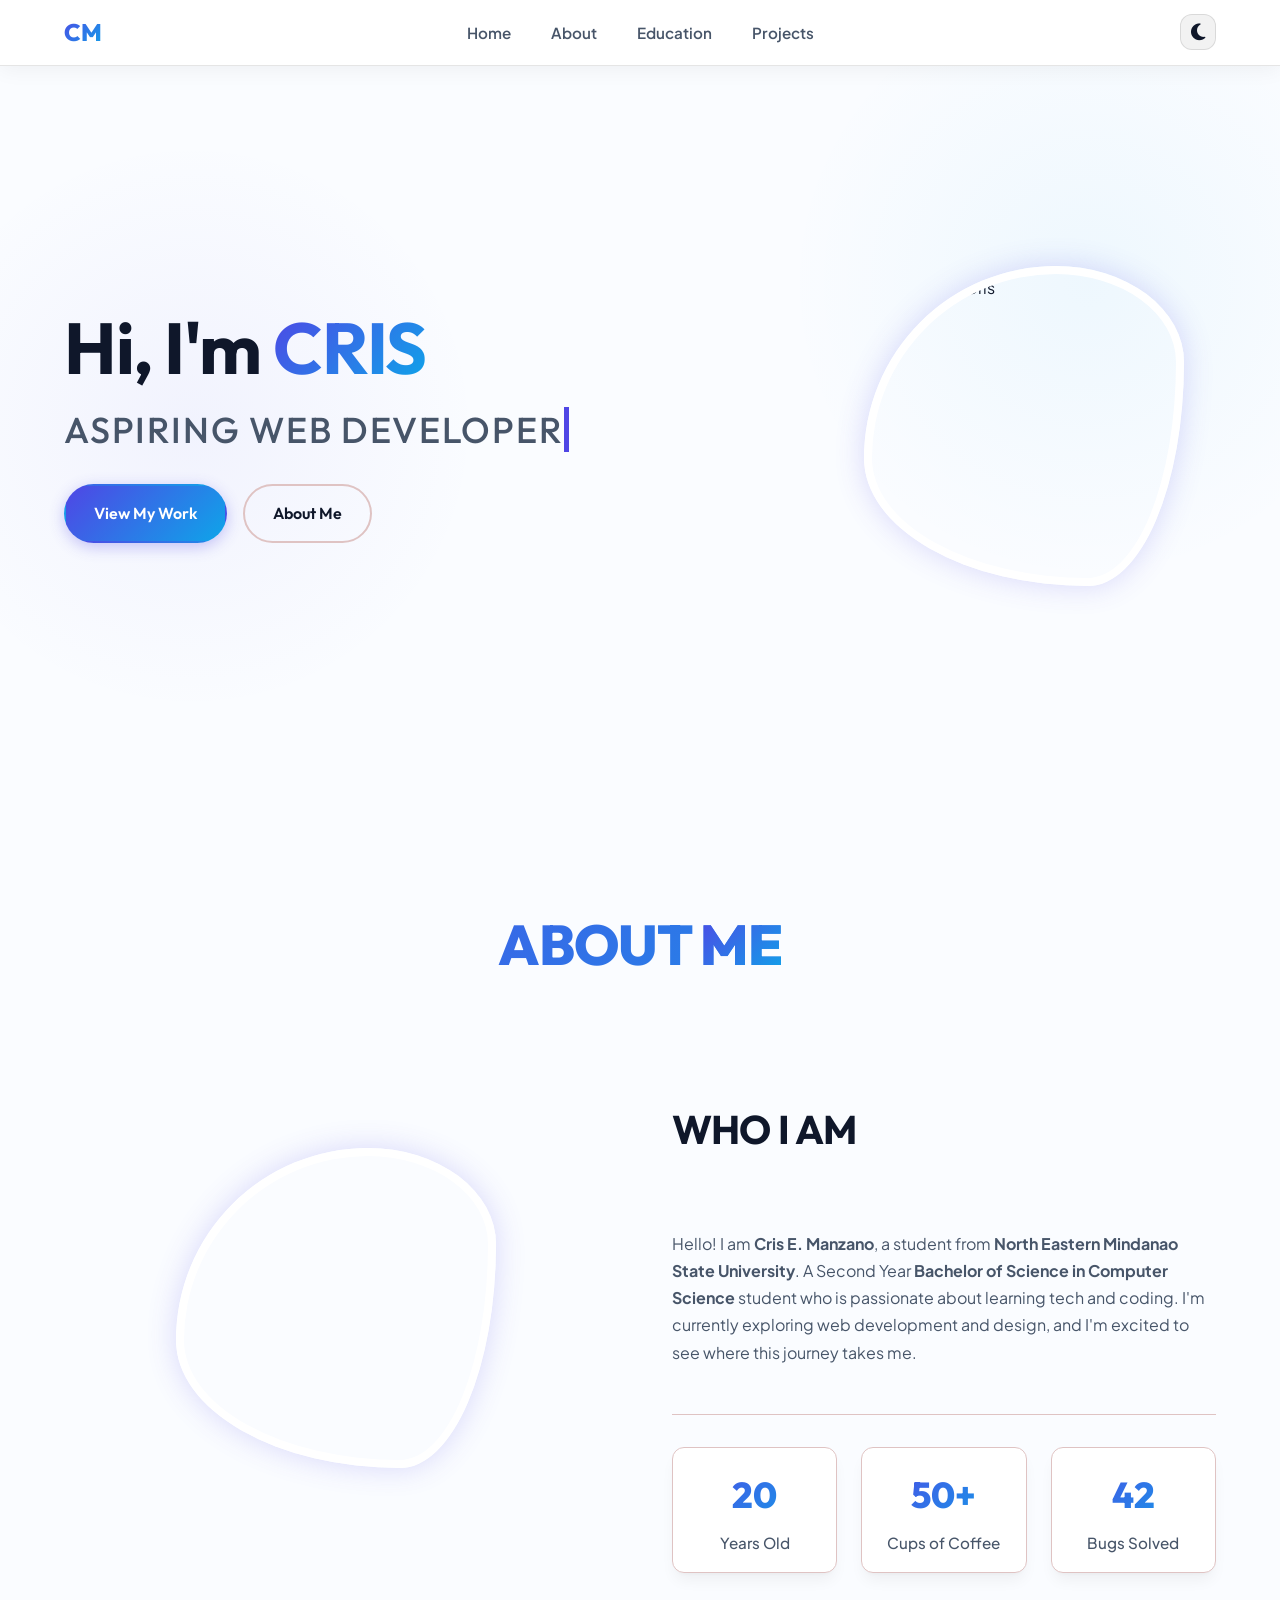
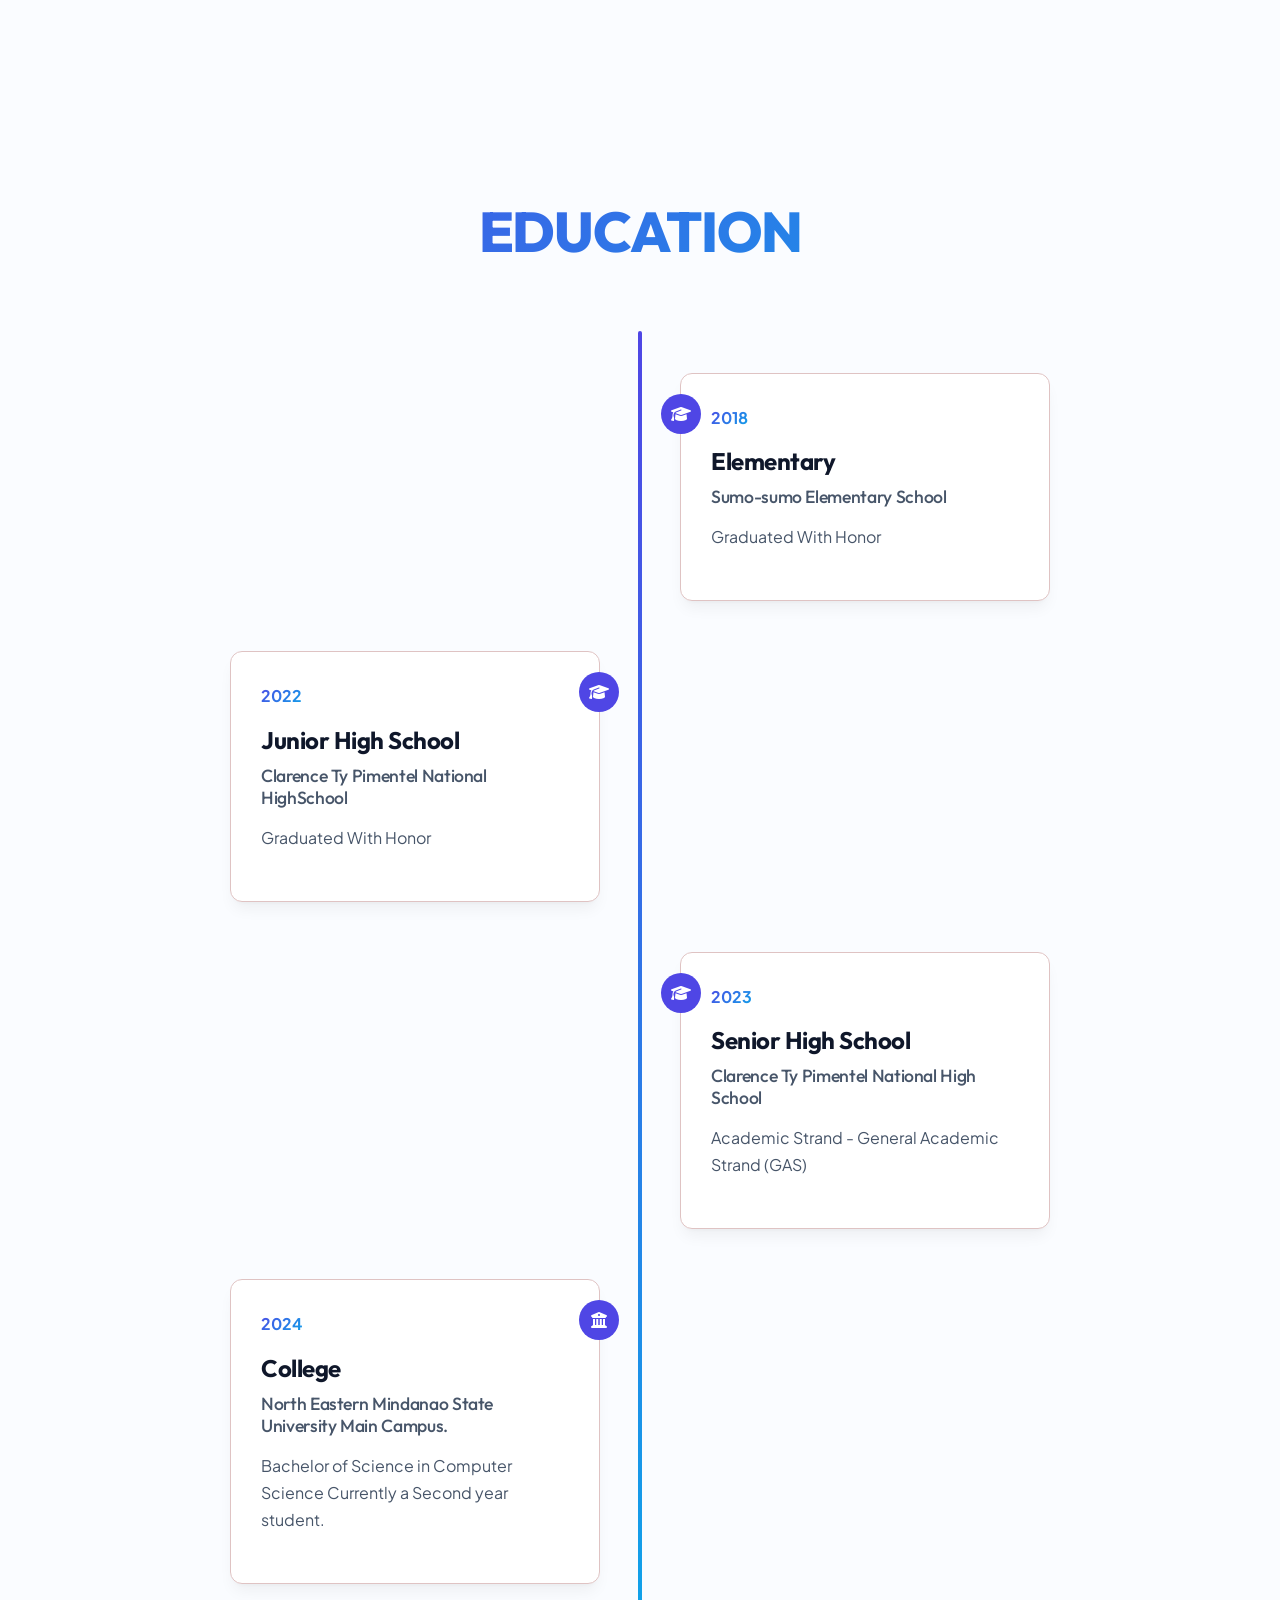
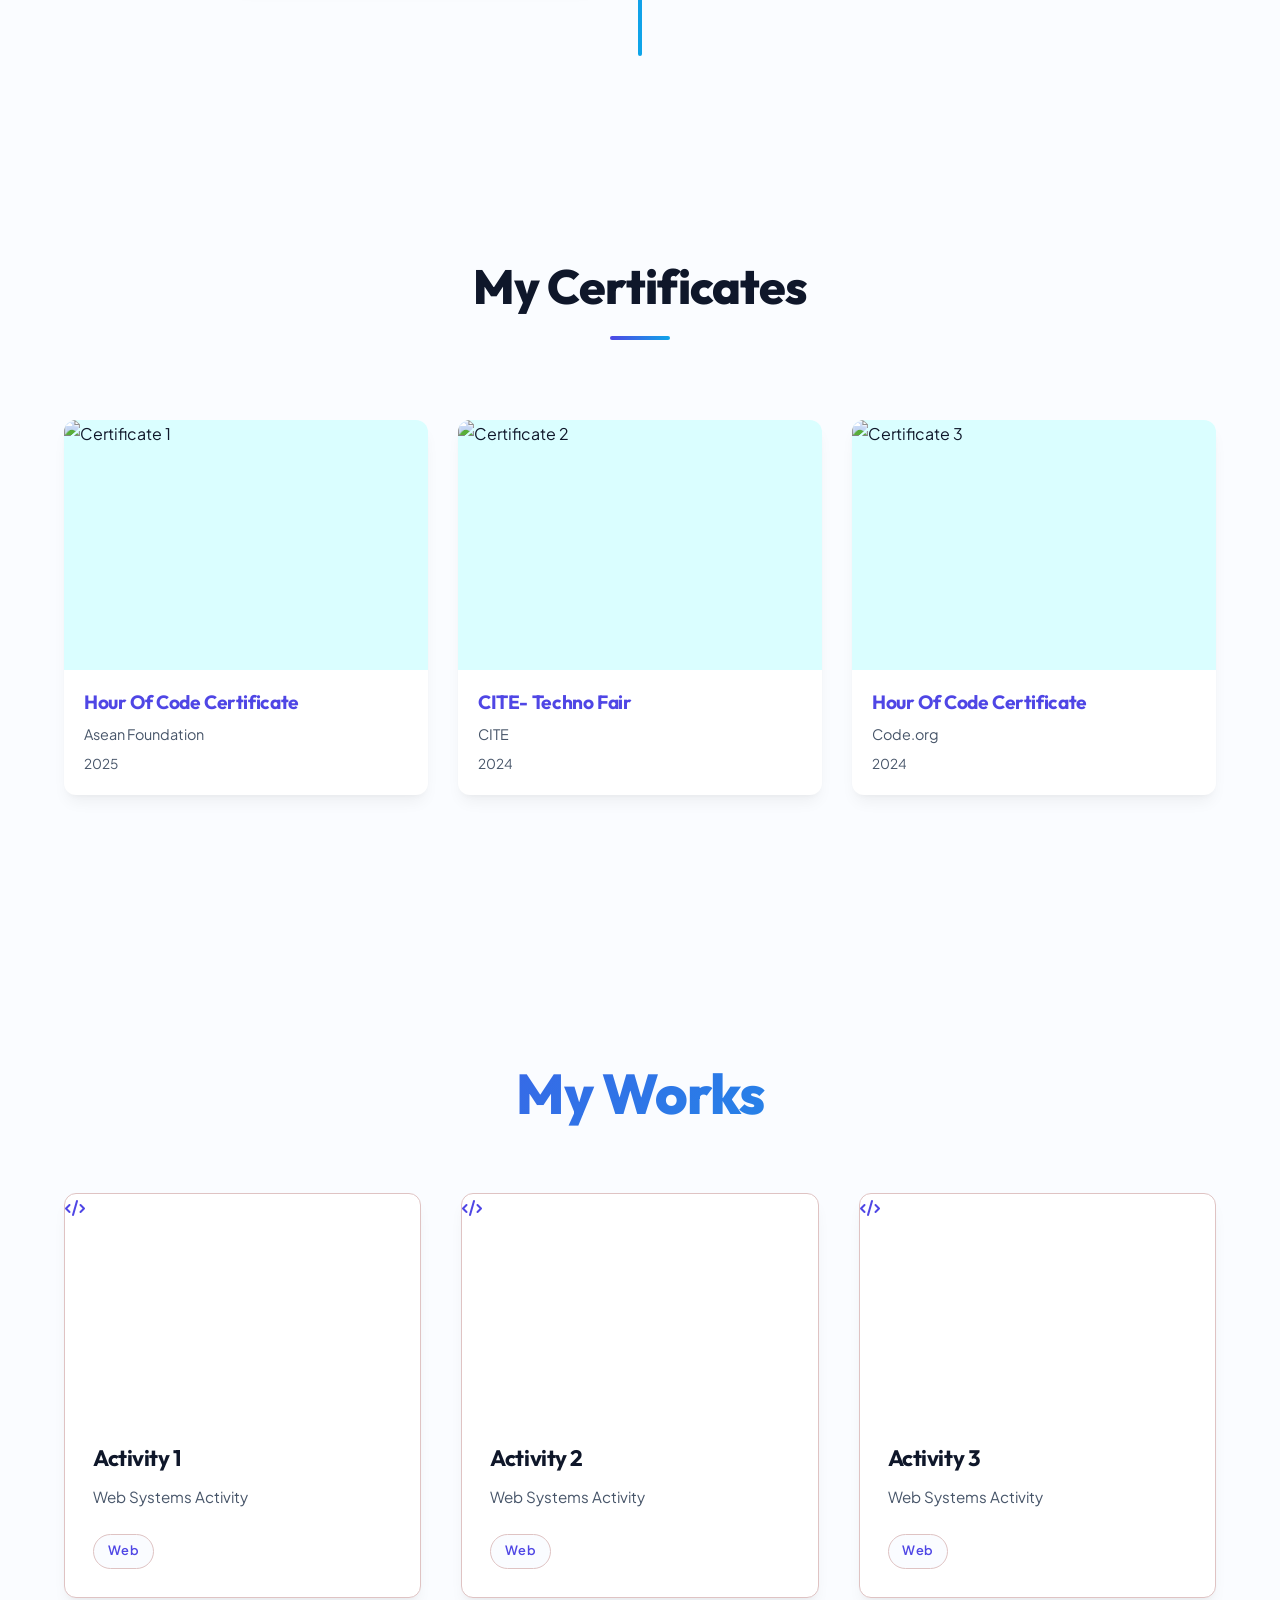
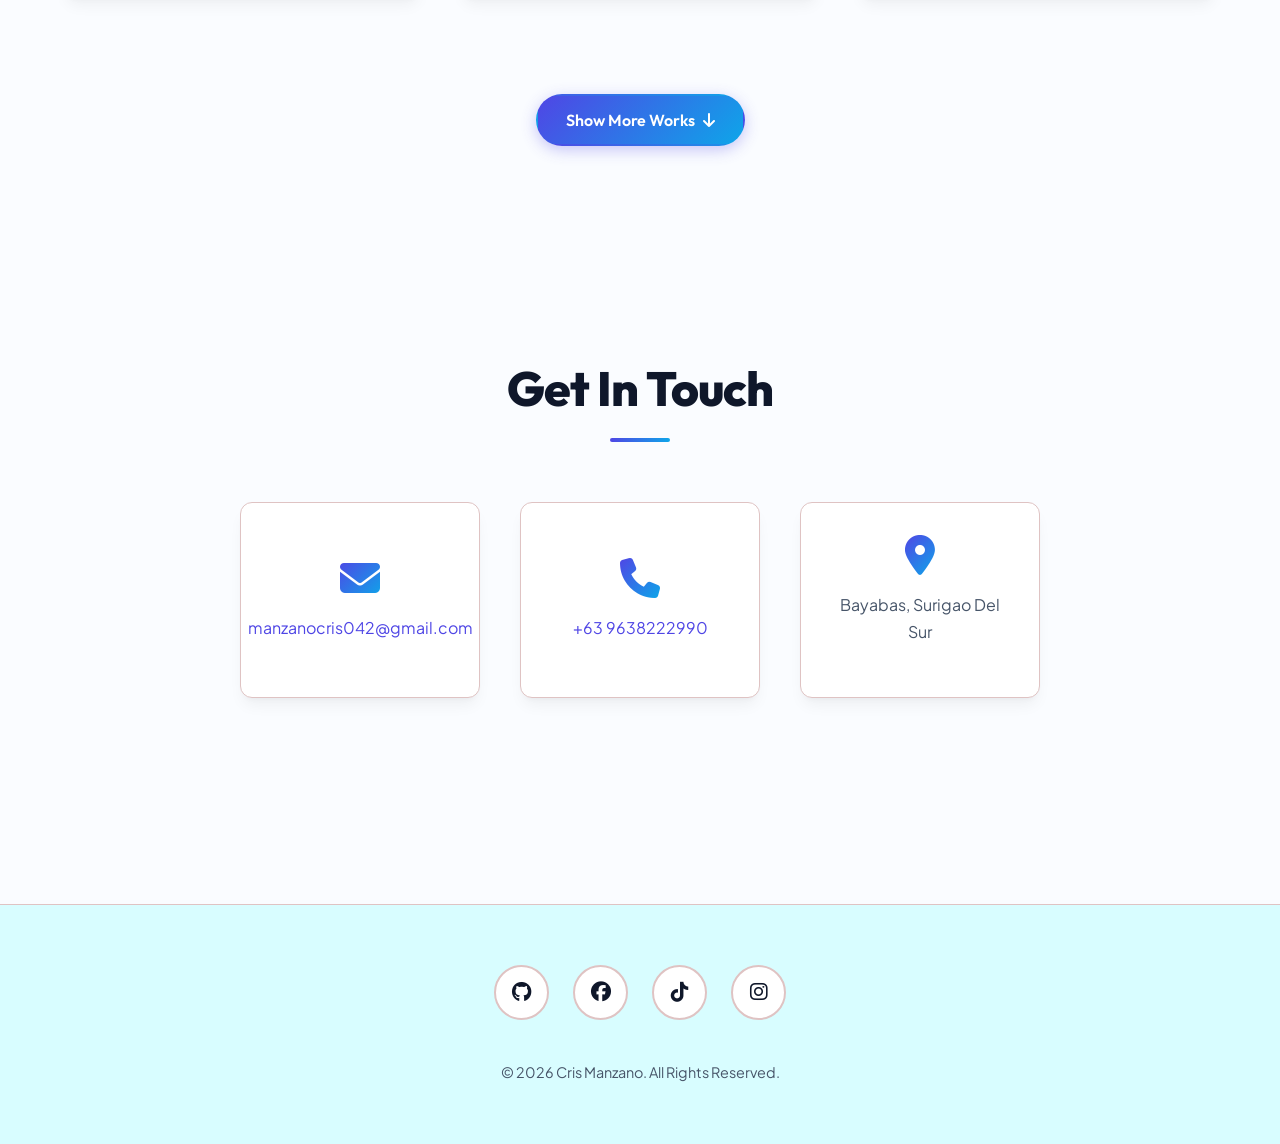
==== commit 63edee4d: "fix" ====
--- a/portfolio/portfolio-website/index.html
+++ b/portfolio/portfolio-website/index.html
@@ -248,7 +248,7 @@
                             </div>
                         </div>
                     </div>
-                    <div class="project-card" data-category="web">
+                    <div class="project-card hidden-work" data-category="web">
                         <a href="Works/AC4.html" target="_blank" rel="noopener noreferrer">
                             <div class="project-image">
                                 <i class="fas fa-code"></i>
@@ -262,7 +262,7 @@
                             </div>
                         </div>
                     </div>
-                    <div class="project-card" data-category="web">
+                    <div class="project-card hidden-work" data-category="web">
                         <a href="Works/AC5.HTML" target="_blank" rel="noopener noreferrer">
                             <div class="project-image">
                                 <i class="fas fa-code"></i>
@@ -276,7 +276,7 @@
                             </div>
                         </div>
                     </div>
-                    <div class="project-card" data-category="web">
+                    <div class="project-card hidden-work" data-category="web">
                         <a href="Works/AC6.html" target="_blank" rel="noopener noreferrer">
                             <div class="project-image">
                                 <i class="fas fa-code"></i>
@@ -290,7 +290,7 @@
                             </div>
                         </div>
                     </div>
-                    <div class="project-card" data-category="web">
+                    <div class="project-card hidden-work" data-category="web">
                         <a href="Works/AC7.html" target="_blank" rel="noopener noreferrer">
                             <div class="project-image">
                                 <i class="fas fa-code"></i>
@@ -304,6 +304,12 @@
                             </div>
                         </div>
                     </div>
+                </div>
+                <div class="show-more-container">
+                    <button id="show-more-btn" class="btn primary show-more-btn">
+                        <span>Show More Works</span>
+                        <i class="fas fa-arrow-down"></i>
+                    </button>
                 </div>
             </div>
         </section>
--- a/portfolio/portfolio-website/styles.css
+++ b/portfolio/portfolio-website/styles.css
@@ -1090,6 +1090,35 @@
     opacity: 1;
 }
 
+.project-card.hidden-work {
+    display: none;
+    opacity: 0;
+    animation: slideUp 0.5s ease forwards;
+}
+
+.project-card.hidden-work.show {
+    display: flex;
+    animation: slideUp 0.5s ease forwards;
+}
+
+@keyframes slideUp {
+    from {
+        opacity: 0;
+        transform: translateY(20px);
+    }
+    to {
+        opacity: 1;
+        transform: translateY(0);
+    }
+}
+
+.show-more-container {
+    display: flex;
+    justify-content: center;
+    margin-top: 4rem;
+    padding: 2rem 0;
+}
+
 .project-info {
     padding: 1.75rem;
     flex-grow: 1;
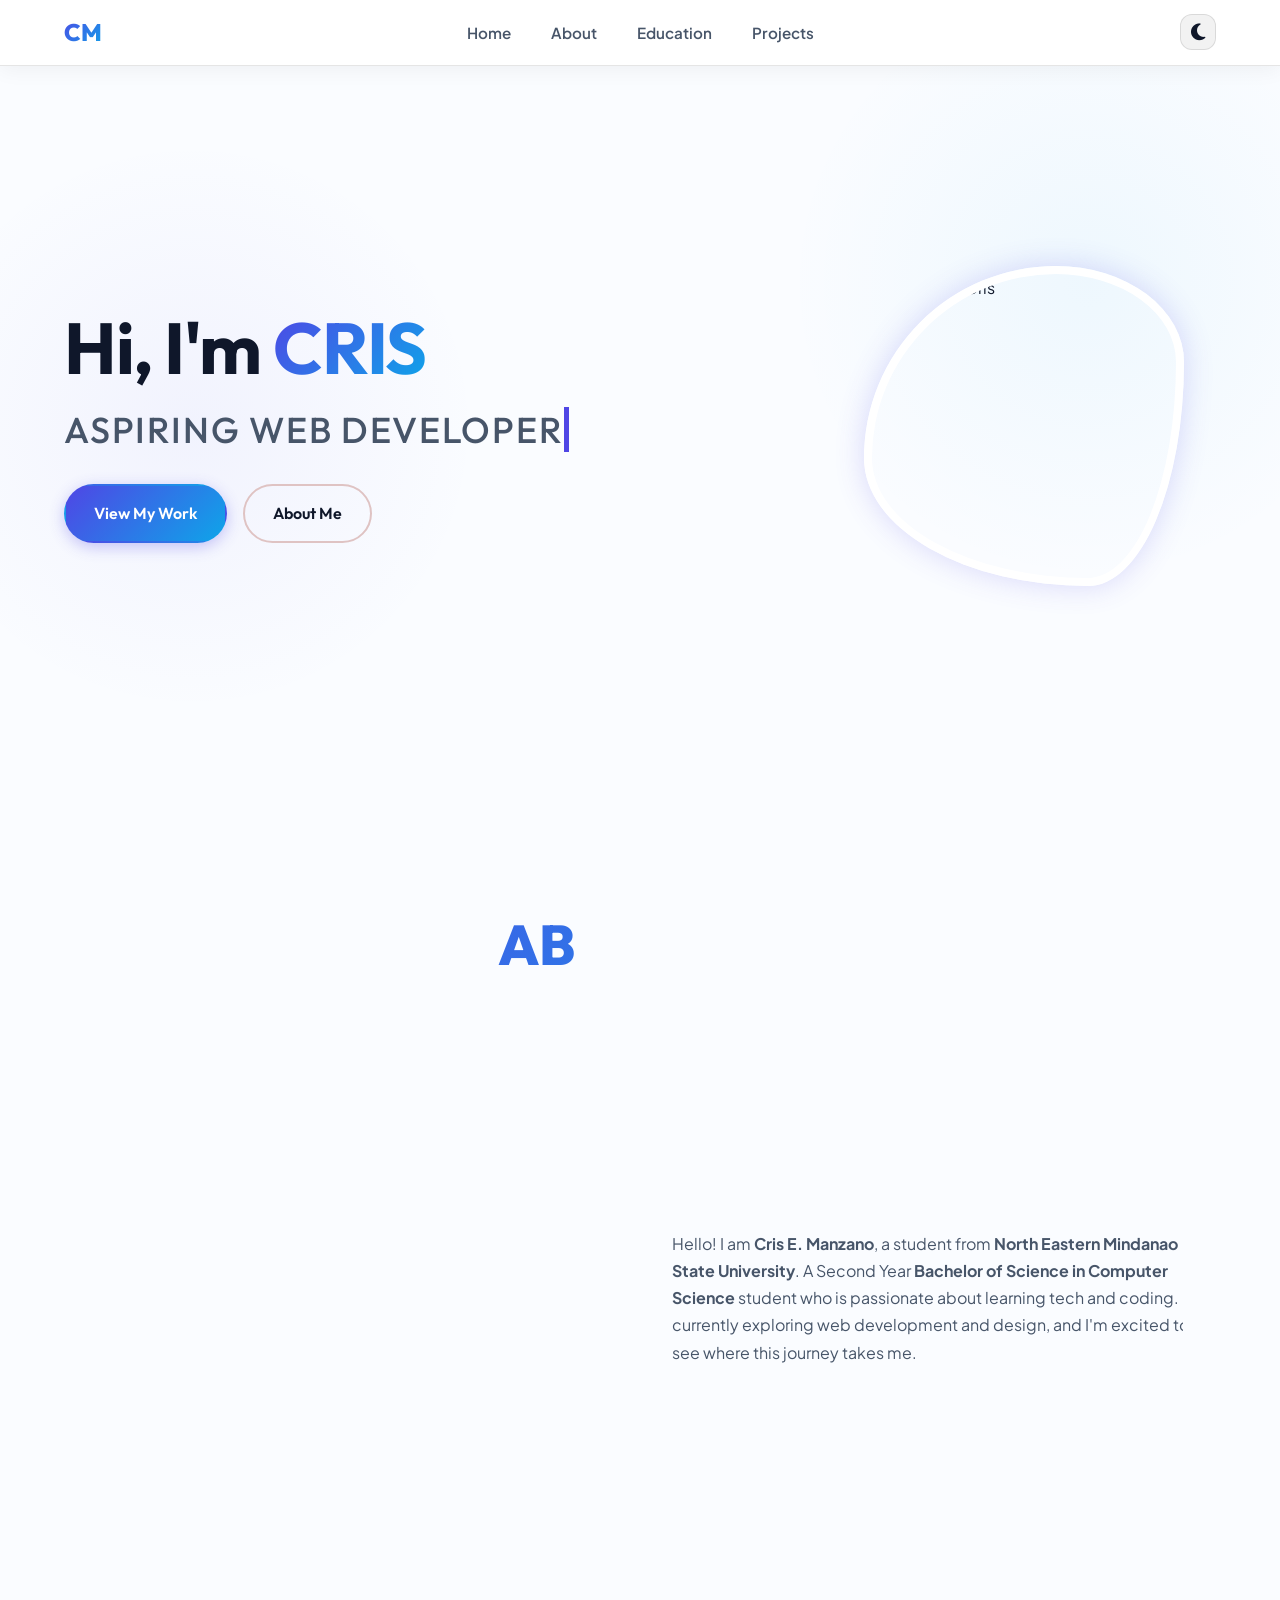
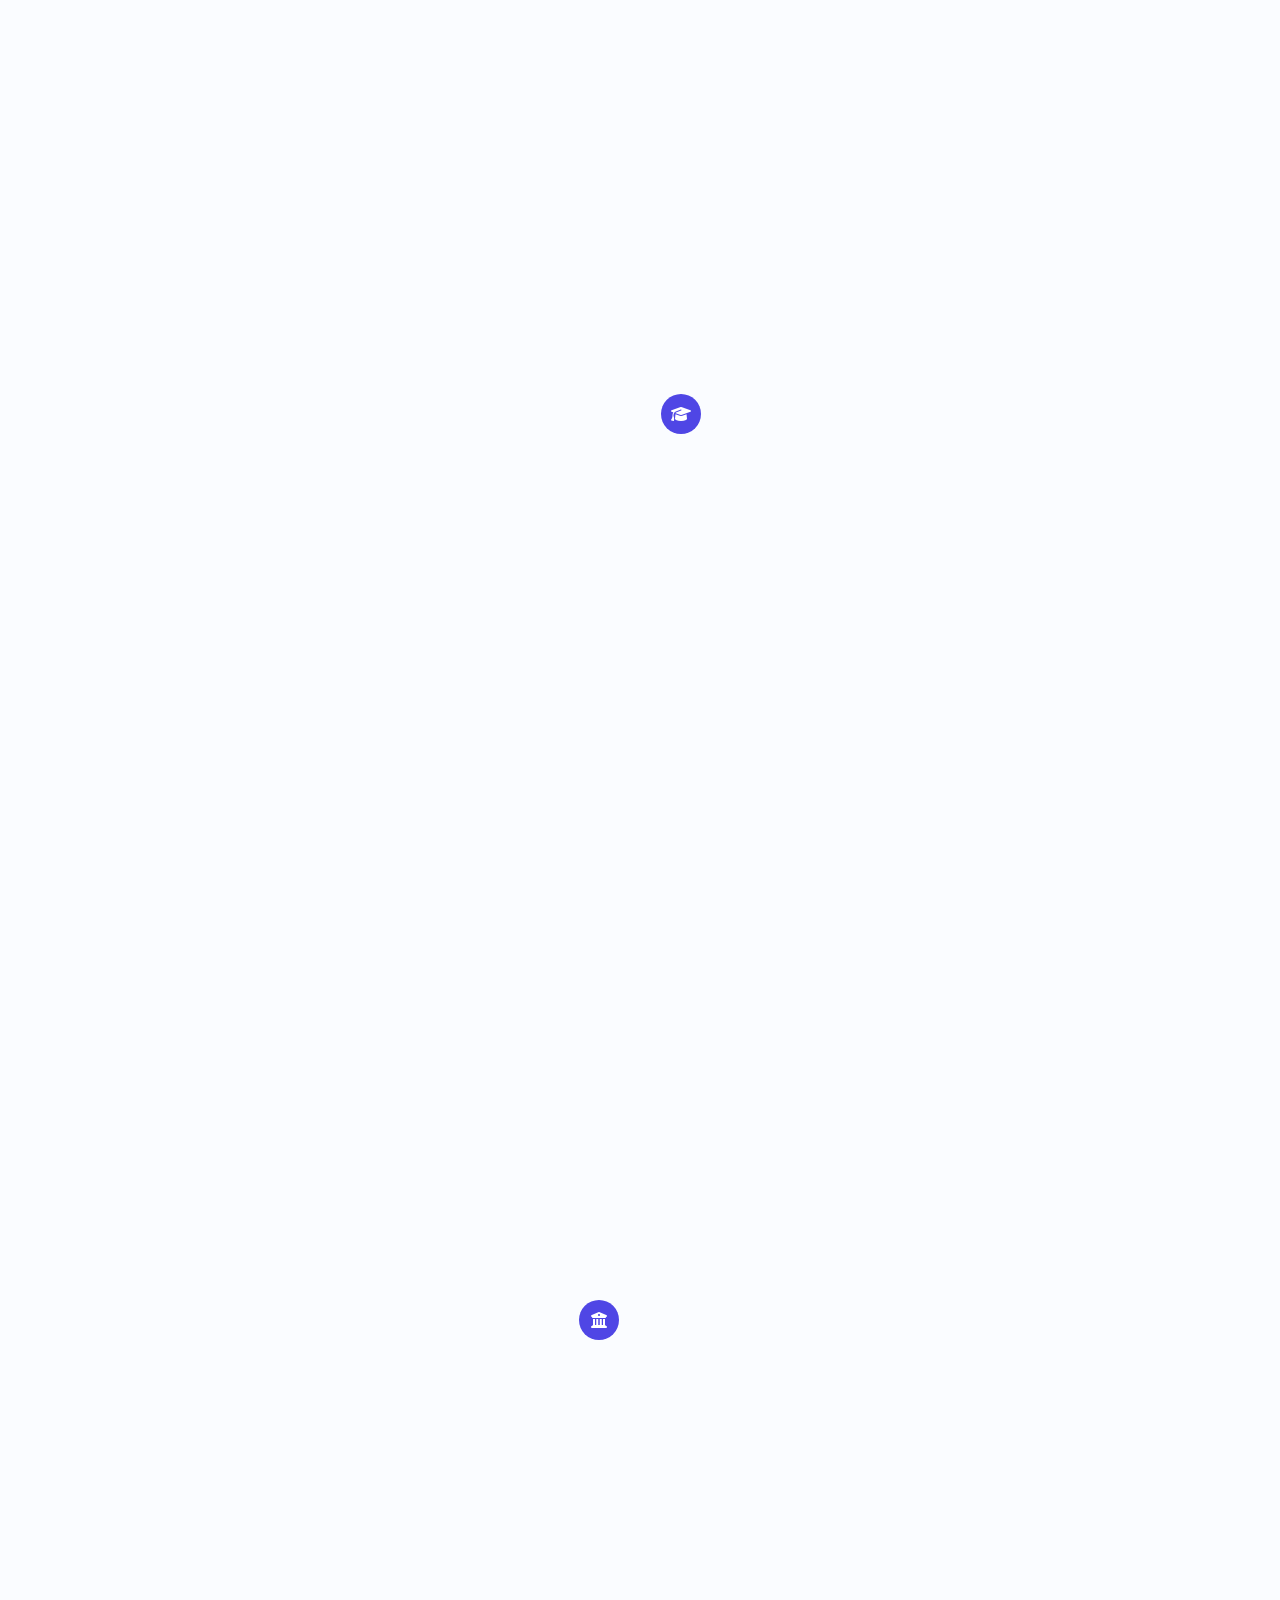
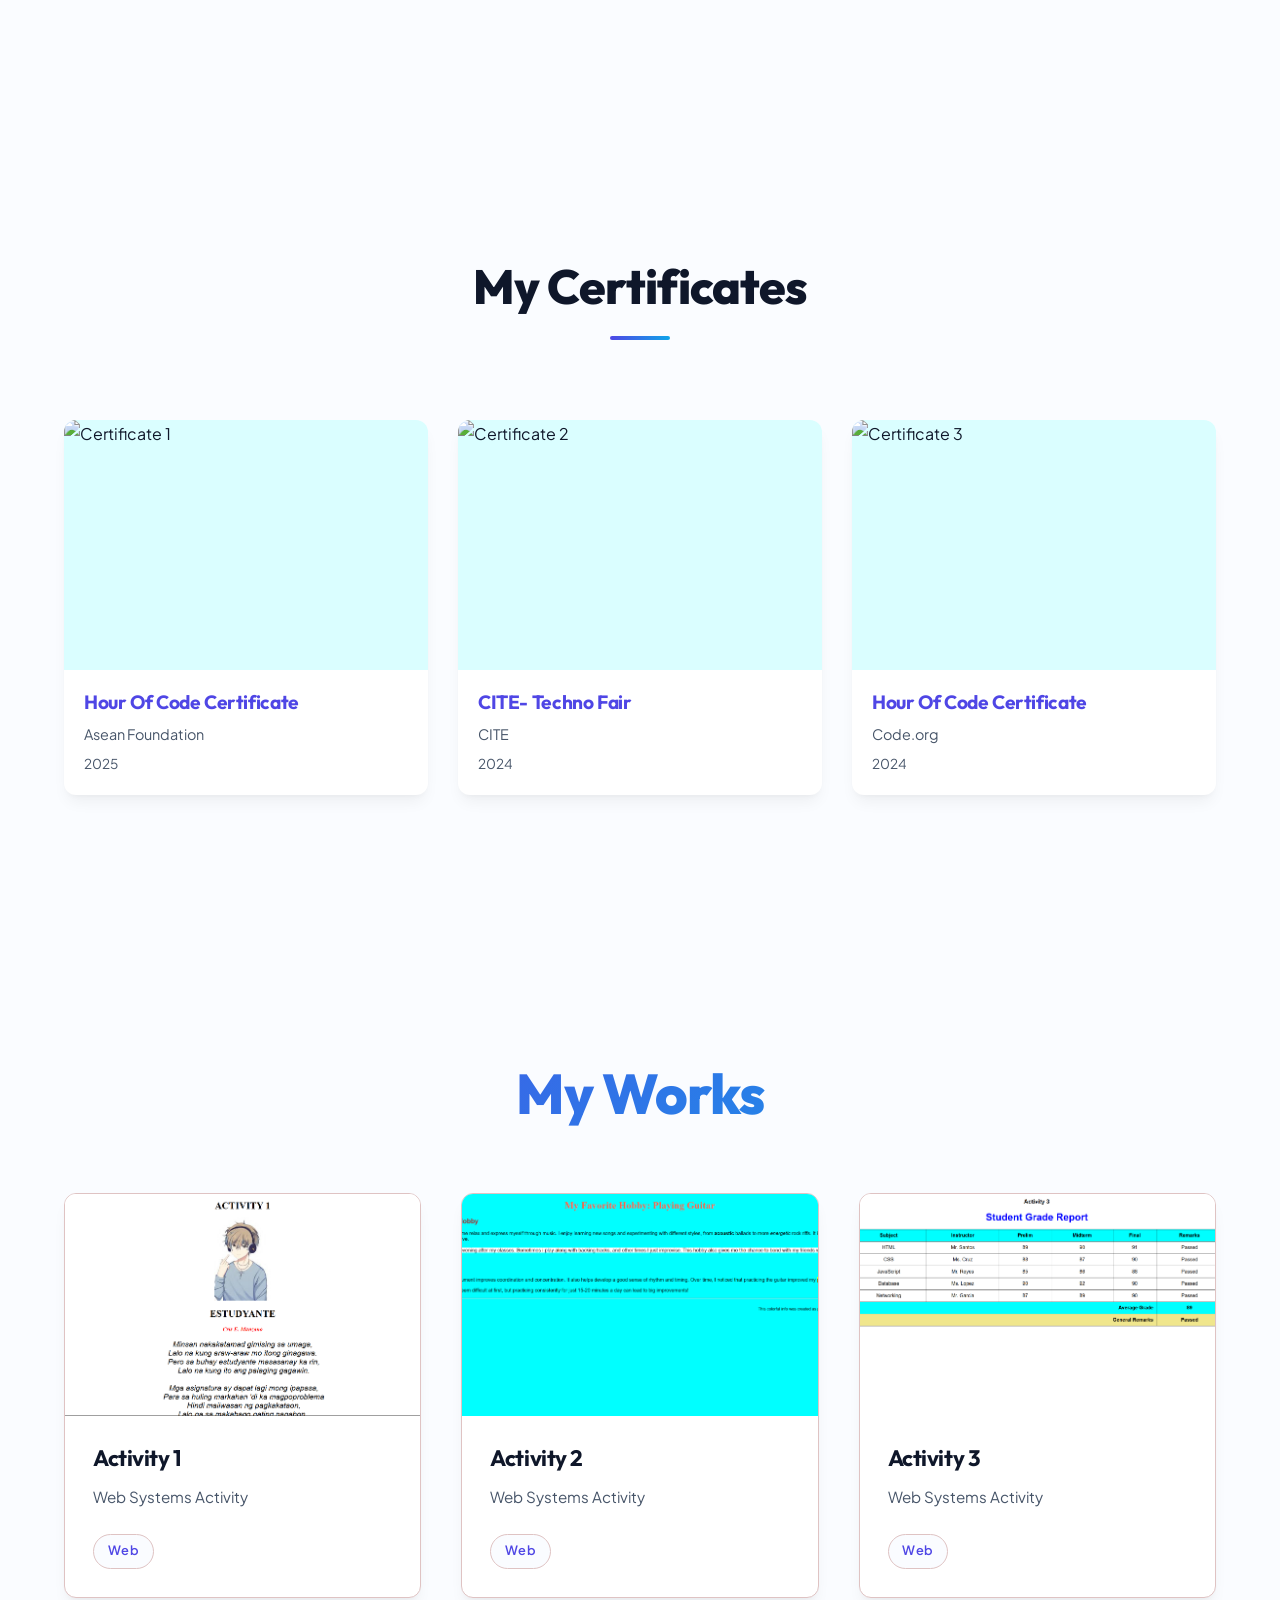
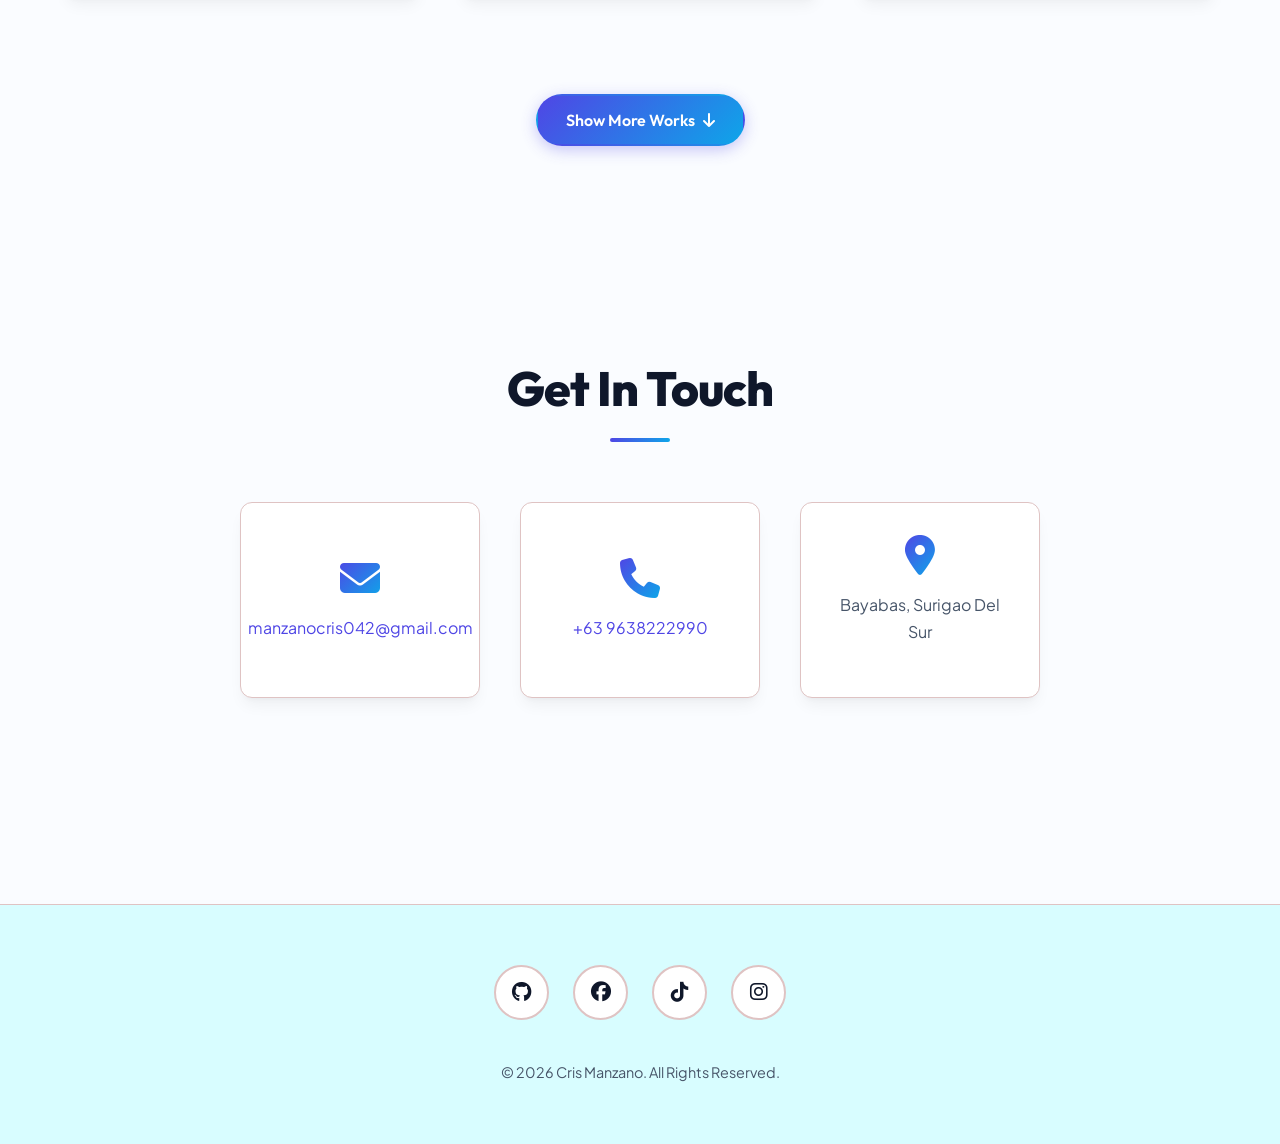
==== commit 2256eba1: "fix" ====
--- a/portfolio/portfolio-website/index.html
+++ b/portfolio/portfolio-website/index.html
@@ -209,7 +209,7 @@
                     <div class="project-card" data-category="web">
                         <a href="Works/AC1.html" target="_blank" rel="noopener noreferrer">
                             <div class="project-image">
-                                <i class="fas fa-code"></i>
+                                <img src="Screenshots/AC1.png" alt="Project AC1">
                             </div>
                         </a>
                         <div class="project-info">
@@ -223,7 +223,7 @@
                     <div class="project-card" data-category="web">
                         <a href="Works/AC2.html" target="_blank" rel="noopener noreferrer">
                             <div class="project-image">
-                                <i class="fas fa-code"></i>
+                                <img src="Screenshots/AC2.png" alt="Project AC2">
                             </div>
                         </a>
                         <div class="project-info">
@@ -237,7 +237,7 @@
                     <div class="project-card" data-category="web">
                         <a href="Works/AC3.html" target="_blank" rel="noopener noreferrer">
                             <div class="project-image">
-                                <i class="fas fa-code"></i>
+                                <img src="Screenshots/AC3.png" alt="Project AC3">
                             </div>
                         </a>
                         <div class="project-info">
@@ -251,7 +251,7 @@
                     <div class="project-card hidden-work" data-category="web">
                         <a href="Works/AC4.html" target="_blank" rel="noopener noreferrer">
                             <div class="project-image">
-                                <i class="fas fa-code"></i>
+                                <img src="Screenshots/AC4.png" alt="Project AC4">
                             </div>
                         </a>
                         <div class="project-info">
@@ -265,7 +265,7 @@
                     <div class="project-card hidden-work" data-category="web">
                         <a href="Works/AC5.HTML" target="_blank" rel="noopener noreferrer">
                             <div class="project-image">
-                                <i class="fas fa-code"></i>
+                                <img src="Screenshots/AC5.png" alt="Project AC5">
                             </div>
                         </a>
                         <div class="project-info">
@@ -279,7 +279,7 @@
                     <div class="project-card hidden-work" data-category="web">
                         <a href="Works/AC6.html" target="_blank" rel="noopener noreferrer">
                             <div class="project-image">
-                                <i class="fas fa-code"></i>
+                                <img src="Screenshots/AC6.png" alt="Project AC6">
                             </div>
                         </a>
                         <div class="project-info">
@@ -293,7 +293,7 @@
                     <div class="project-card hidden-work" data-category="web">
                         <a href="Works/AC7.html" target="_blank" rel="noopener noreferrer">
                             <div class="project-image">
-                                <i class="fas fa-code"></i>
+                                <img src="Screenshots/AC7.png" alt="Project AC7">
                             </div>
                         </a>
                         <div class="project-info">
@@ -309,6 +309,10 @@
                     <button id="show-more-btn" class="btn primary show-more-btn">
                         <span>Show More Works</span>
                         <i class="fas fa-arrow-down"></i>
+                    </button>
+                    <button id="show-less-btn" class="btn primary show-less-btn" style="display: none;">
+                        <span>Show Less Works</span>
+                        <i class="fas fa-arrow-up"></i>
                     </button>
                 </div>
             </div>
--- a/portfolio/portfolio-website/styles.css
+++ b/portfolio/portfolio-website/styles.css
@@ -1117,6 +1117,11 @@
     justify-content: center;
     margin-top: 4rem;
     padding: 2rem 0;
+    gap: 1rem;
+}
+
+.show-more-btn, .show-less-btn {
+    transition: all 0.3s ease;
 }
 
 .project-info {
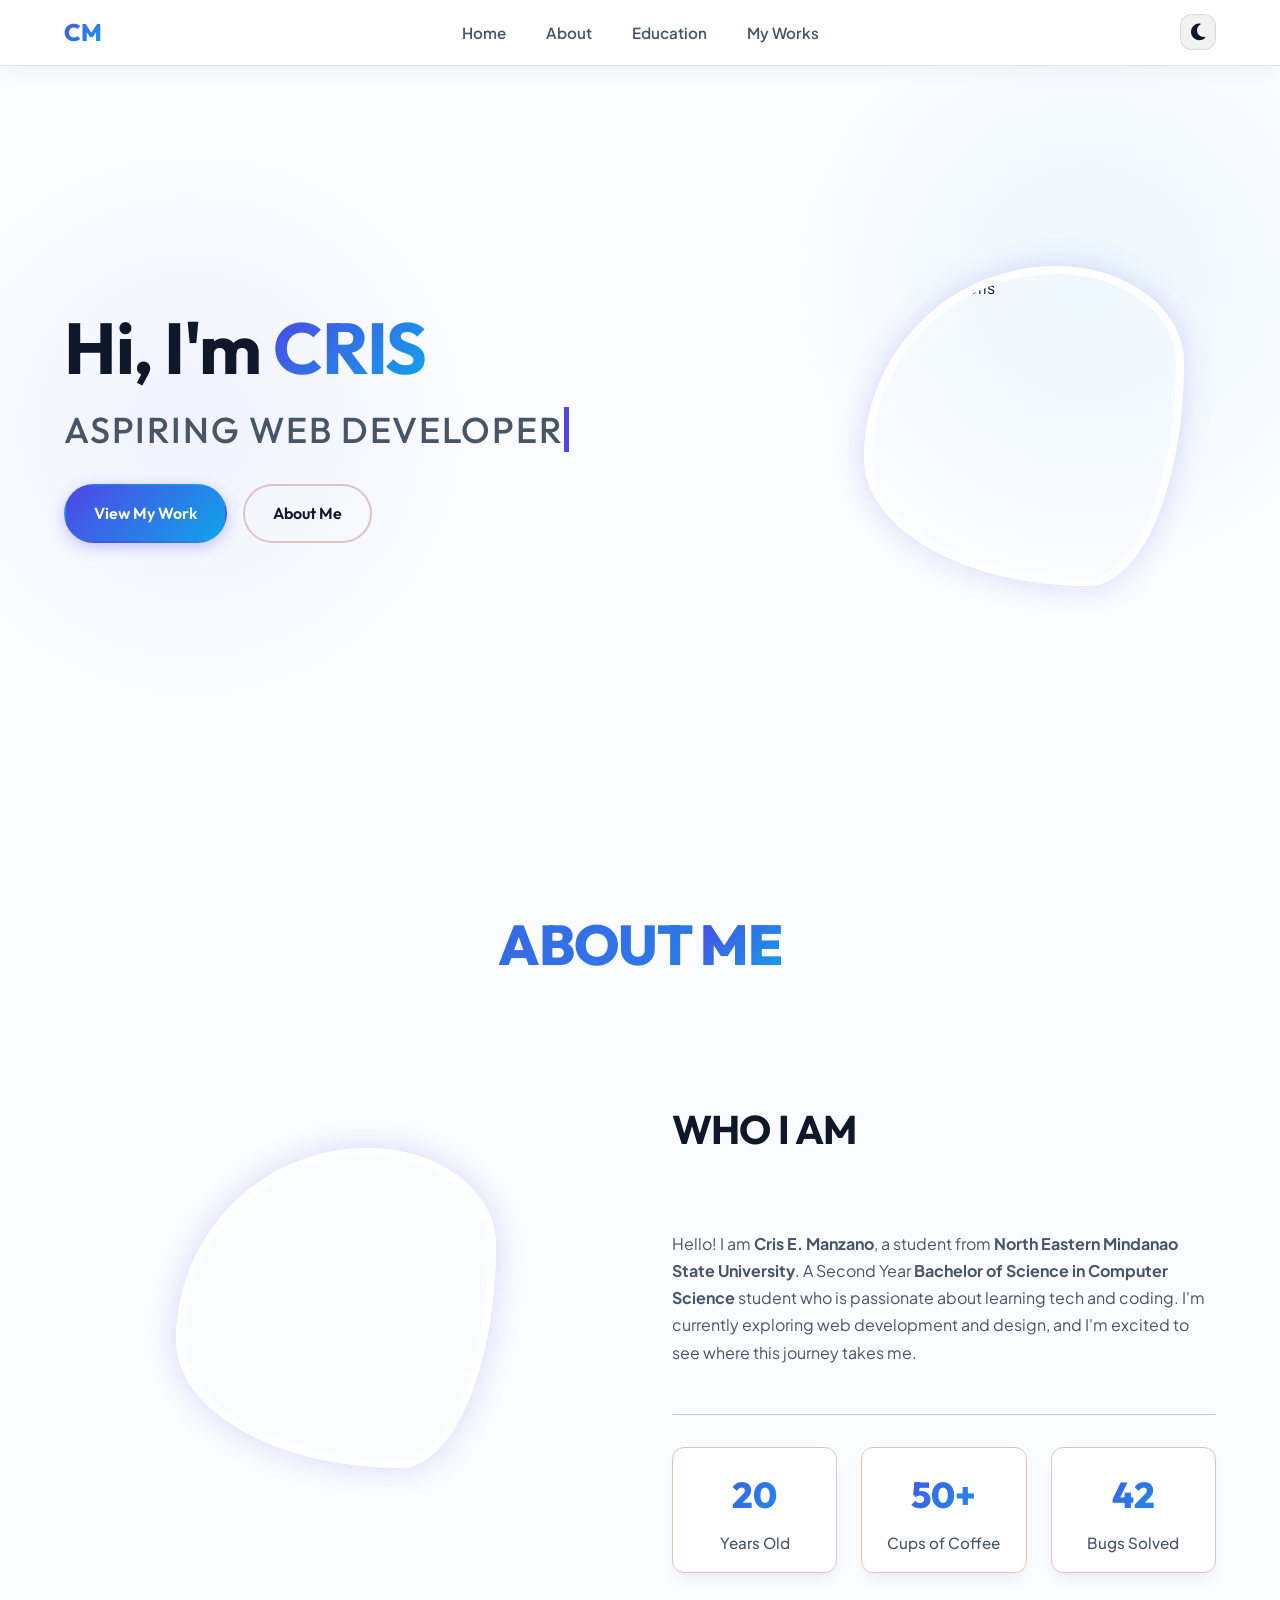
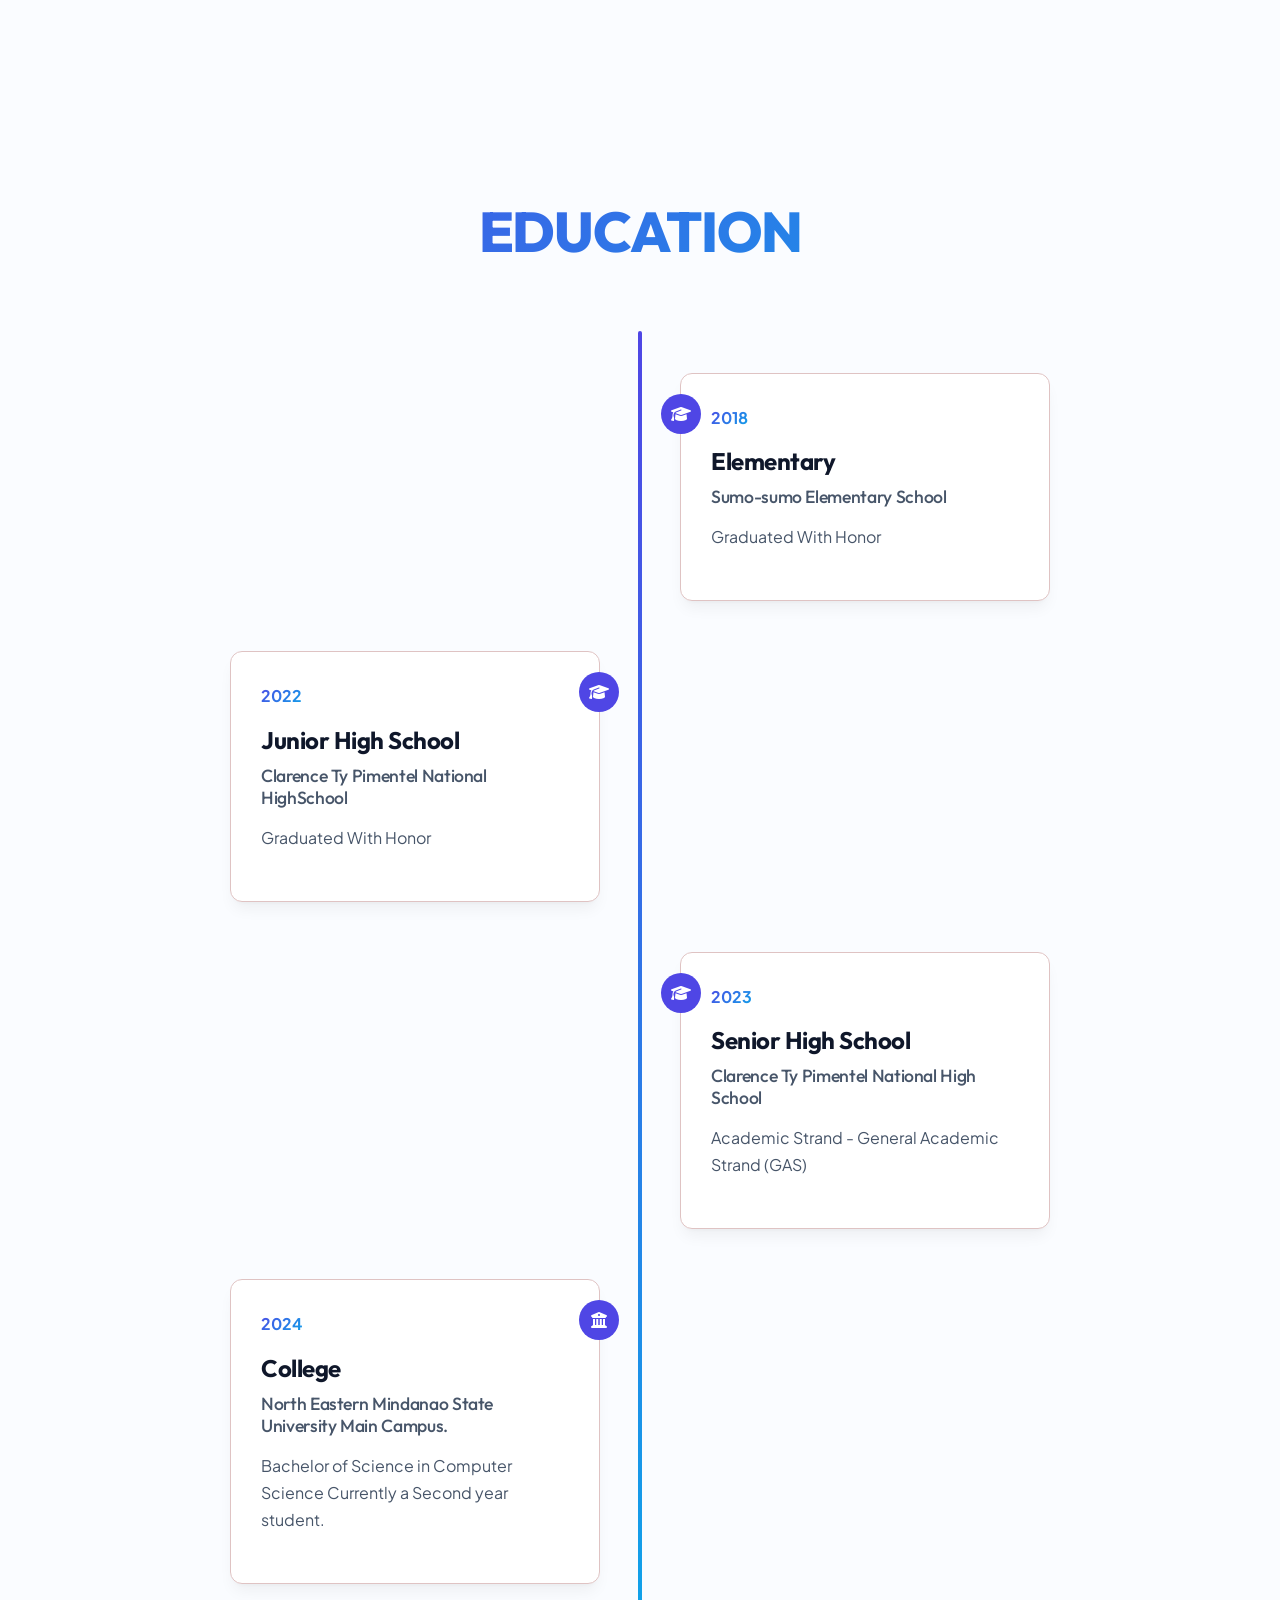
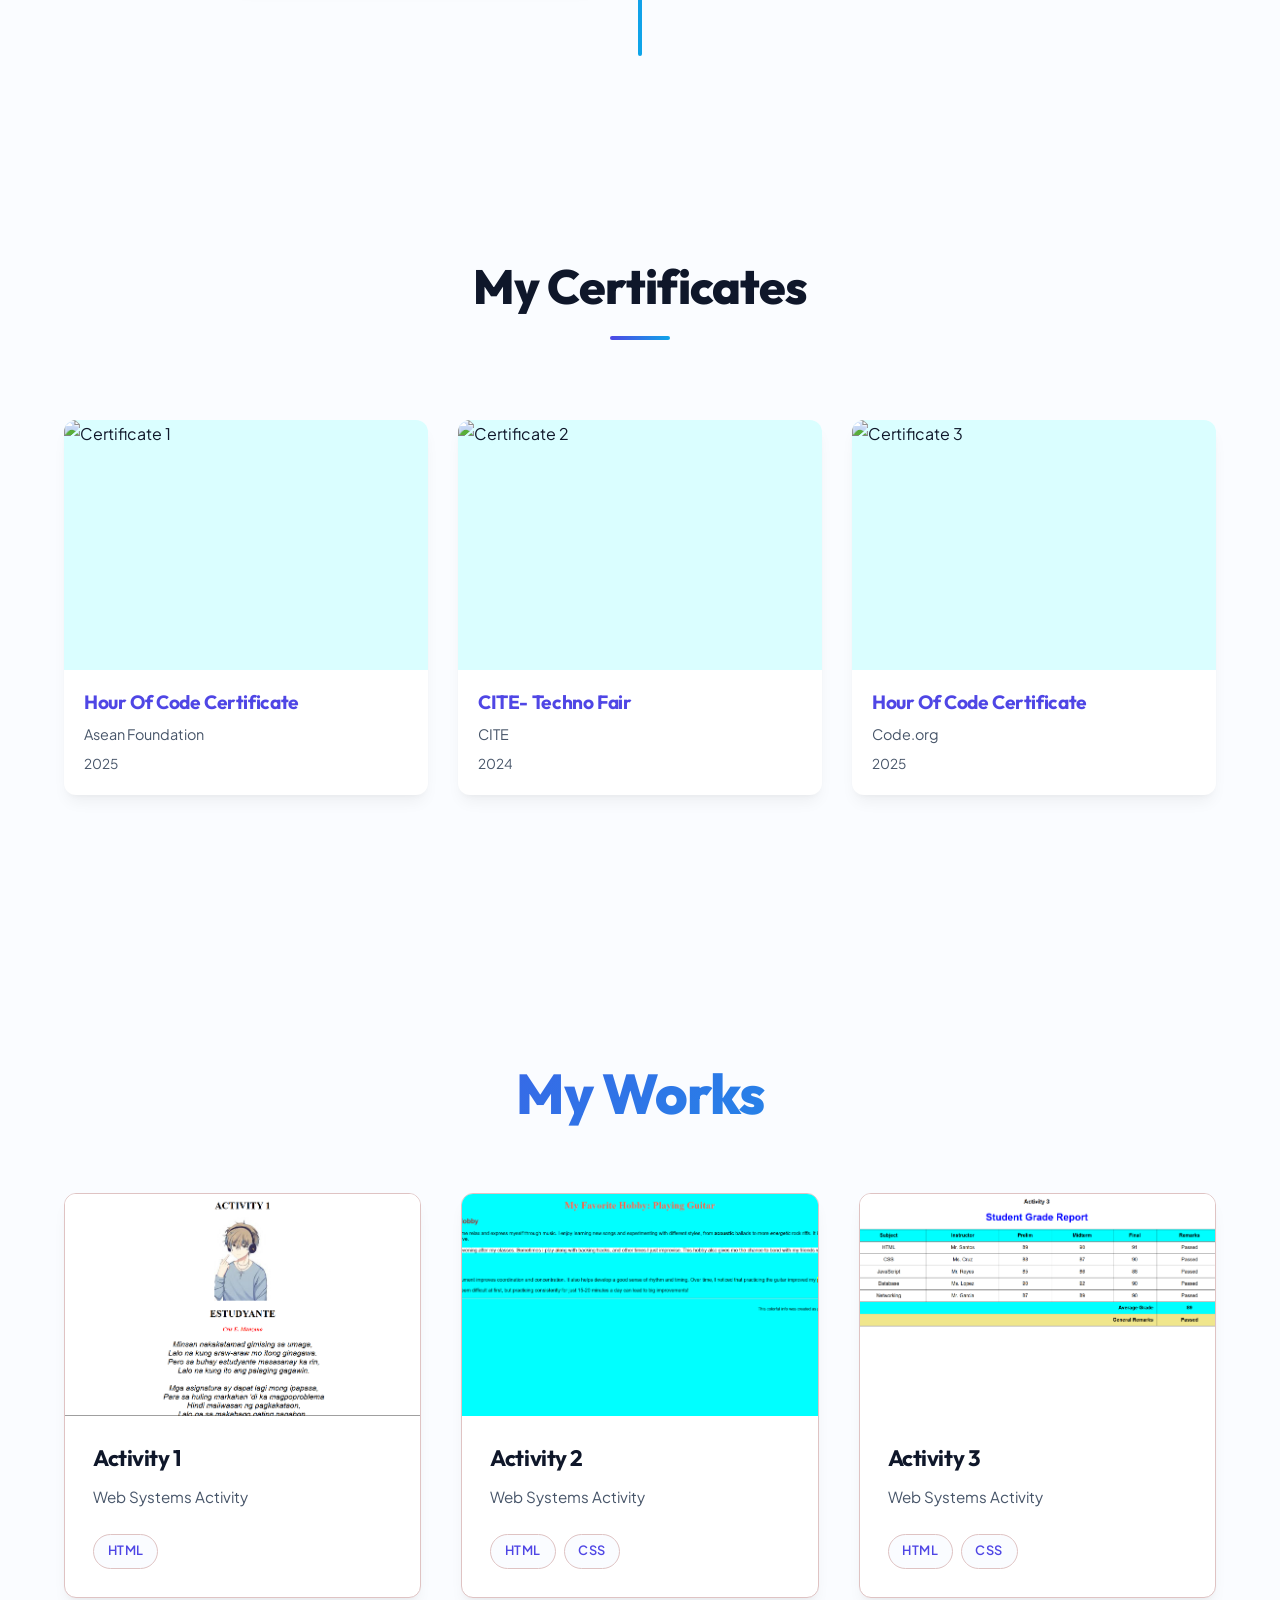
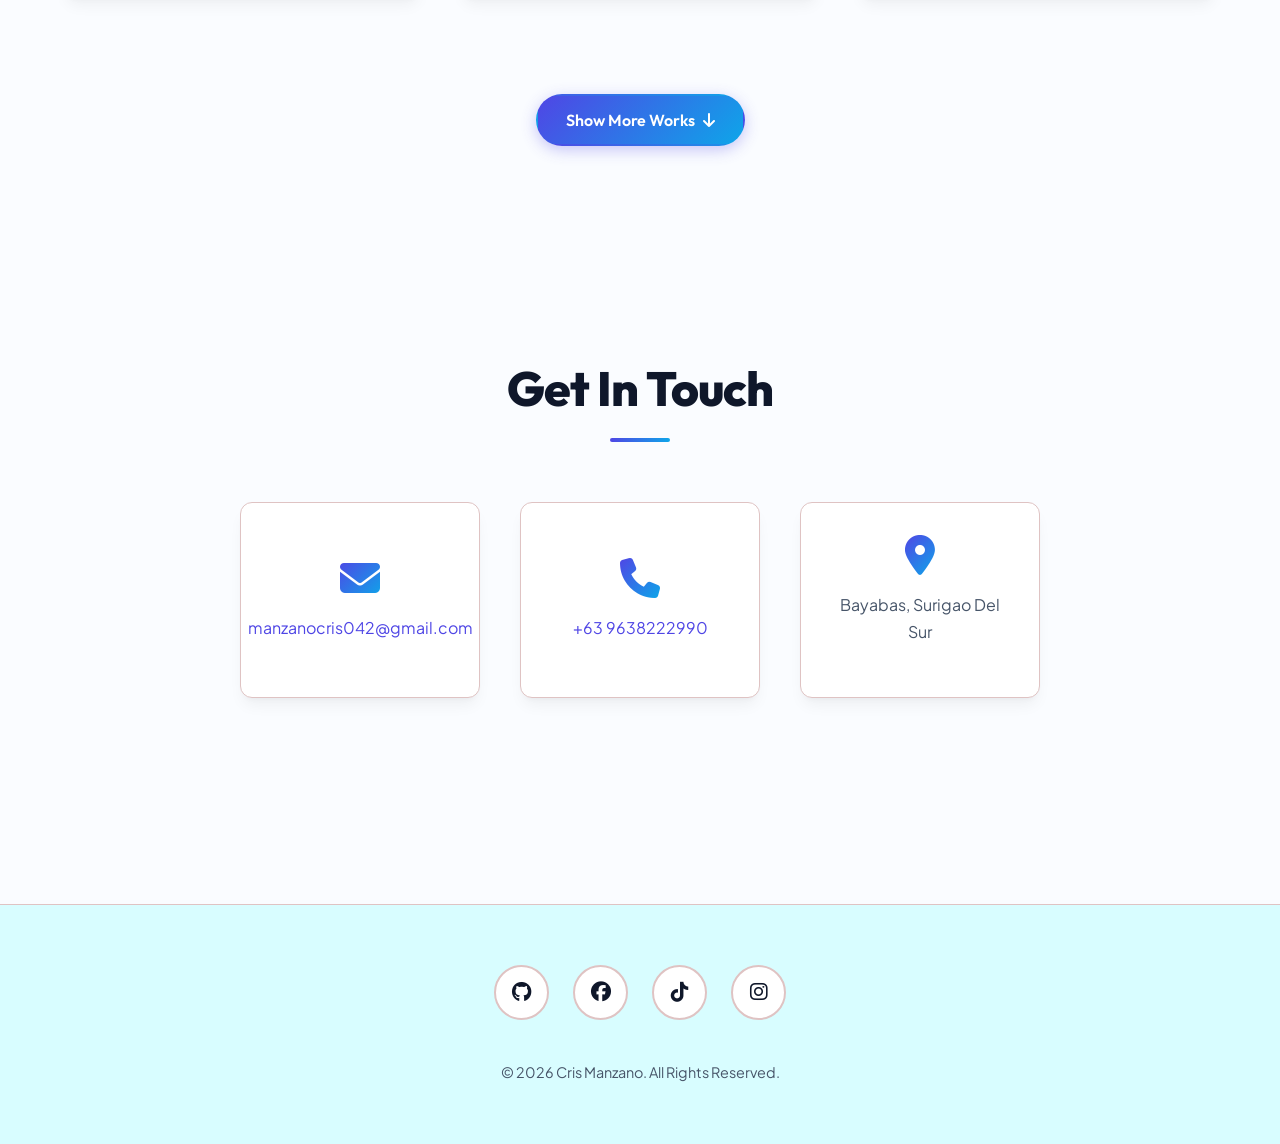
==== commit f5b3971d: "fix" ====
--- a/portfolio/portfolio-website/index.html
+++ b/portfolio/portfolio-website/index.html
@@ -20,7 +20,7 @@
                     <li><a href="#home">Home</a></li>
                     <li><a href="#about">About</a></li>
                     <li><a href="#education">Education</a></li>
-                    <li><a href="#projects">Projects</a></li>
+                    <li><a href="#projects">My Works</a></li>
                 </ul>
                 <div class="nav-controls">
                     <button class="theme-btn" id="theme-toggle" aria-label="Toggle dark mode">
@@ -193,7 +193,7 @@
                         <div class="certificate-info">
                             <h3>Hour Of Code Certificate</h3>
                             <p class="certificate-issuer">Code.org</p>
-                            <p class="certificate-date">2024</p>
+                            <p class="certificate-date">2025</p>
                         </div>
                     </div>
                 </div>
@@ -216,7 +216,7 @@
                             <h3>Activity 1</h3>
                             <p>Web Systems Activity</p>
                             <div class="project-tags">
-                                <span class="tag">Web</span>
+                                <span class="tag">HTML</span>
                             </div>
                         </div>
                     </div>
@@ -230,7 +230,8 @@
                             <h3>Activity 2</h3>
                             <p>Web Systems Activity</p>
                             <div class="project-tags">
-                                <span class="tag">Web</span>
+                                <span class="tag">HTML</span>
+                                <span class="tag">CSS</span>
                             </div>
                         </div>
                     </div>
@@ -244,7 +245,8 @@
                             <h3>Activity 3</h3>
                             <p>Web Systems Activity</p>
                             <div class="project-tags">
-                                <span class="tag">Web</span>
+                                <span class="tag">HTML</span>
+                                <span class="tag">CSS</span>
                             </div>
                         </div>
                     </div>
@@ -258,7 +260,8 @@
                             <h3>Activity 4</h3>
                             <p>Web Systems Activity</p>
                             <div class="project-tags">
-                                <span class="tag">Web</span>
+                                <span class="tag">HTML</span>
+                                <span class="tag">CSS</span>
                             </div>
                         </div>
                     </div>
@@ -272,7 +275,8 @@
                             <h3>Activity 5</h3>
                             <p>Web Systems Activity</p>
                             <div class="project-tags">
-                                <span class="tag">Web</span>
+                                <span class="tag">HTML</span>
+                                <span class="tag">CSS</span>
                             </div>
                         </div>
                     </div>
@@ -286,7 +290,8 @@
                             <h3>Activity 6</h3>
                             <p>Web Systems Activity</p>
                             <div class="project-tags">
-                                <span class="tag">Web</span>
+                                <span class="tag">HTML</span>
+                                <span class="tag">CSS</span>
                             </div>
                         </div>
                     </div>
@@ -300,7 +305,8 @@
                             <h3>Activity 7</h3>
                             <p>Web Systems Activity</p>
                             <div class="project-tags">
-                                <span class="tag">Web</span>
+                                <span class="tag">HTML</span>
+                                <span class="tag">CSS</span>
                             </div>
                         </div>
                     </div>
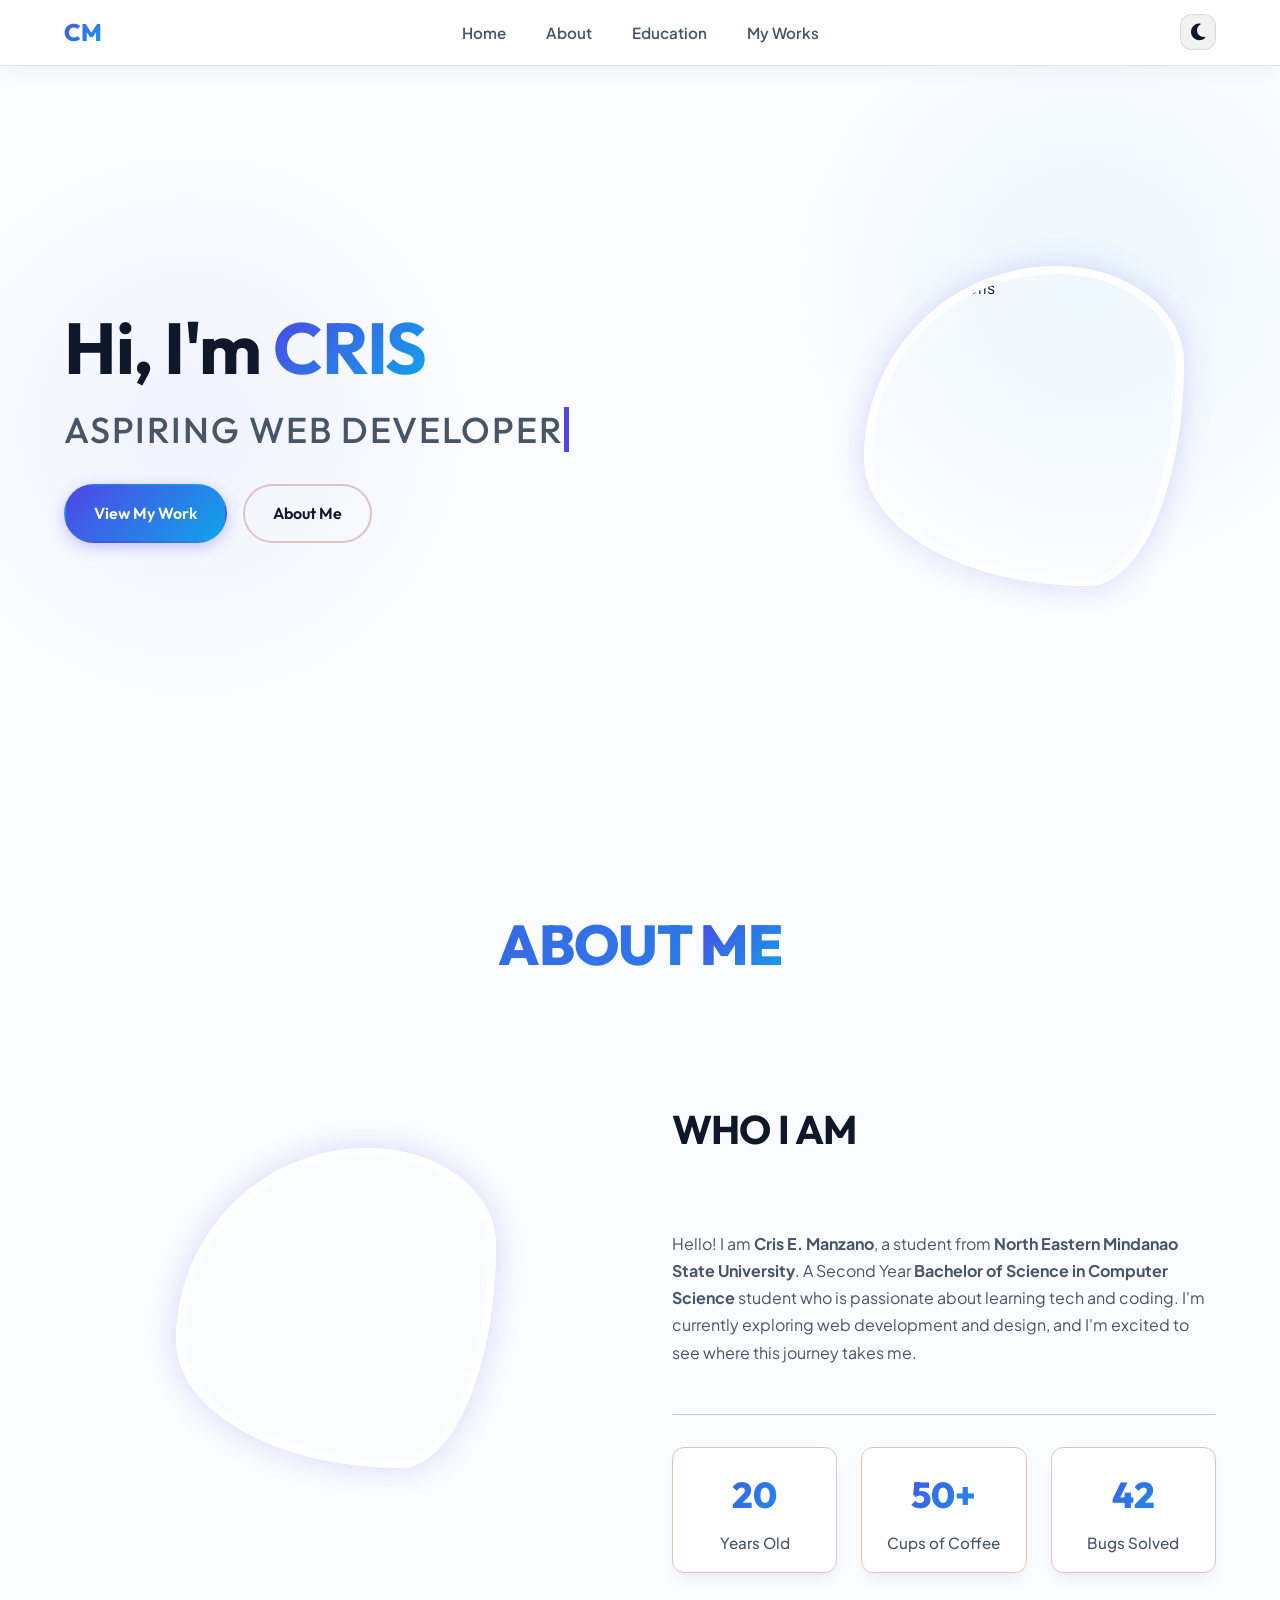
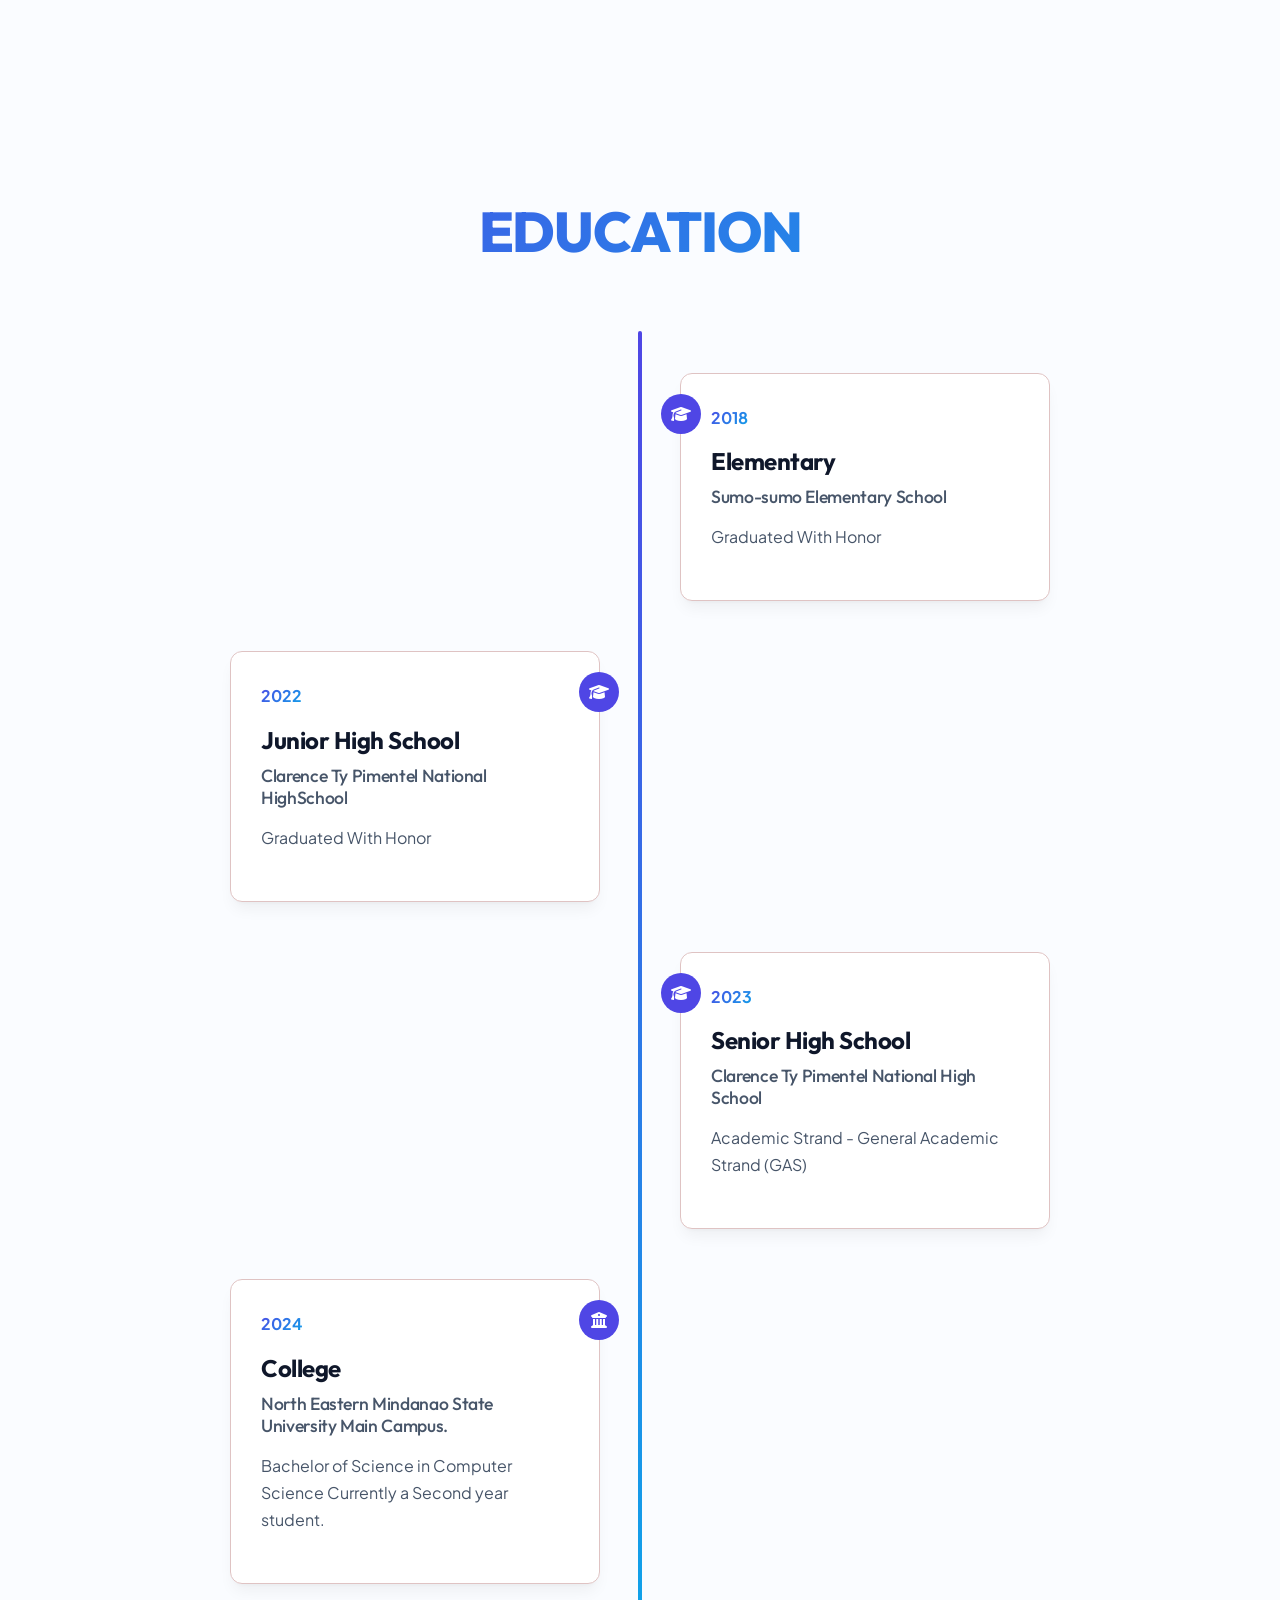
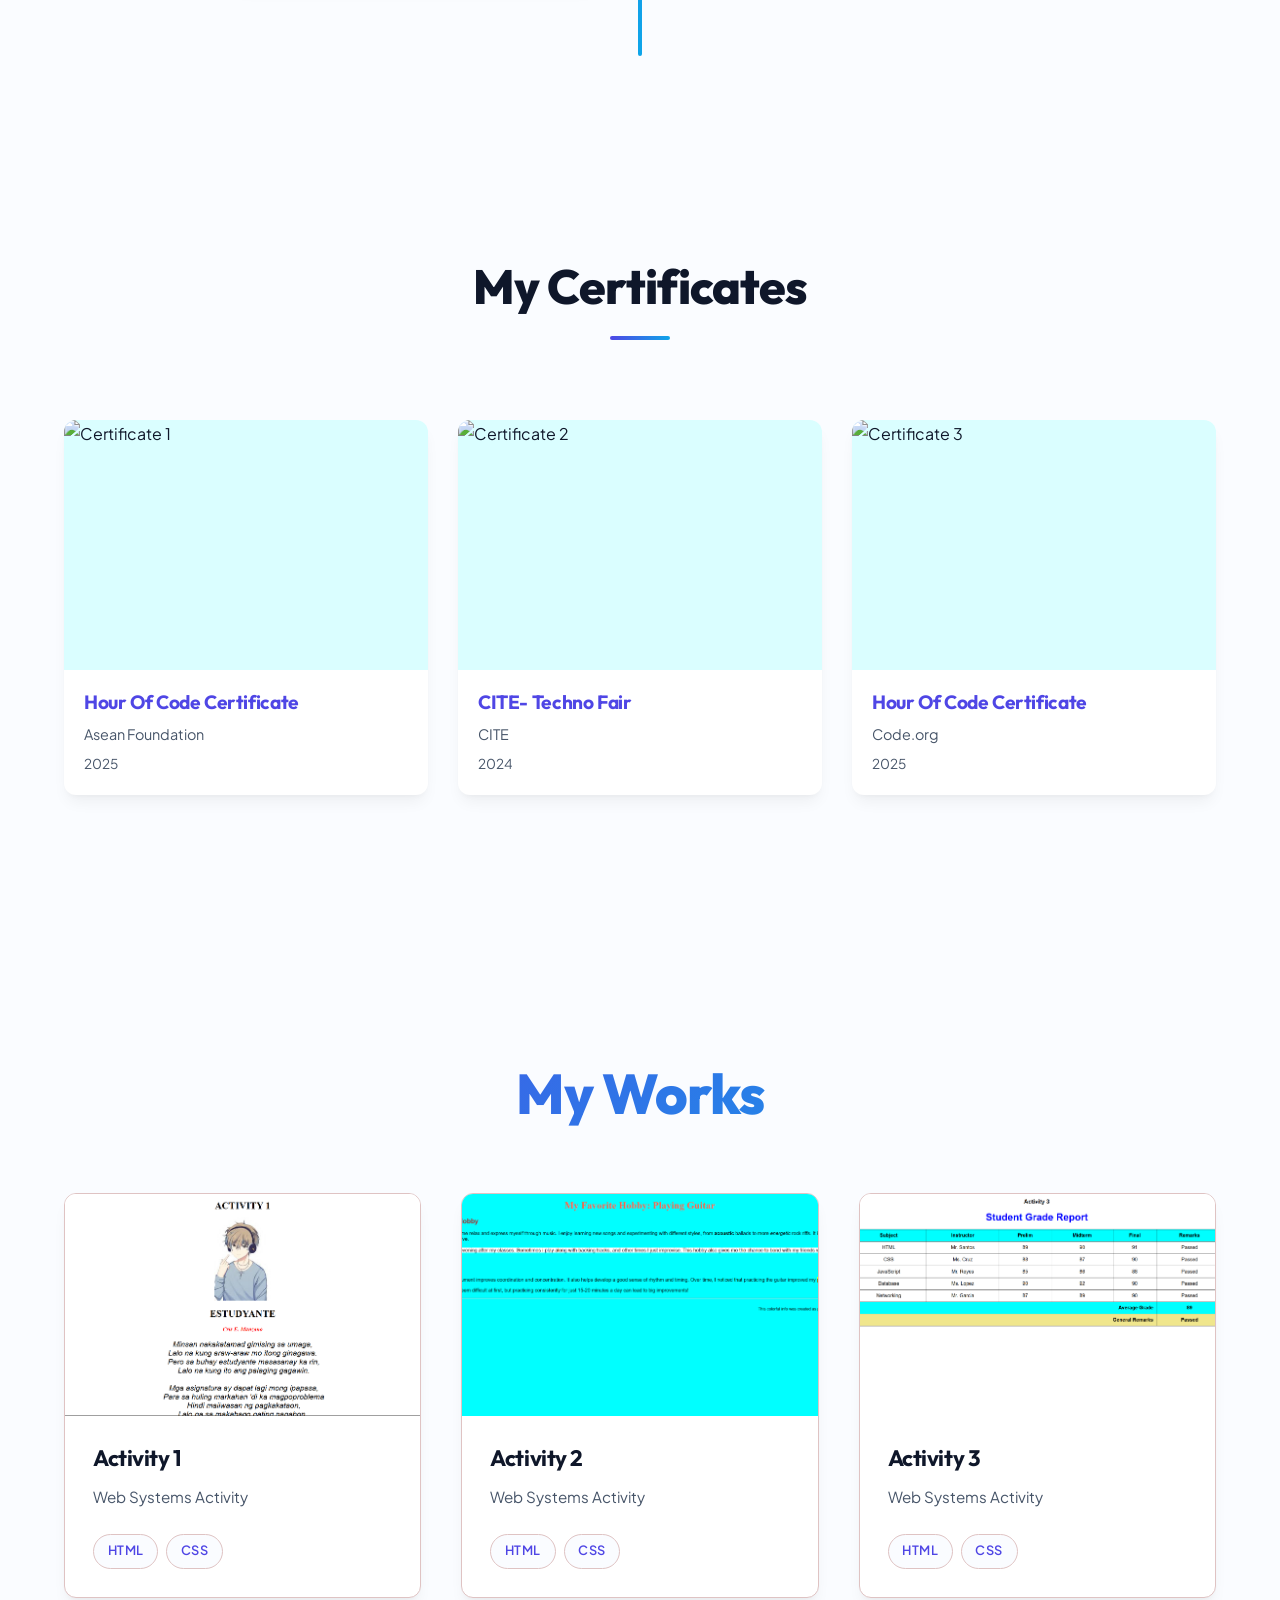
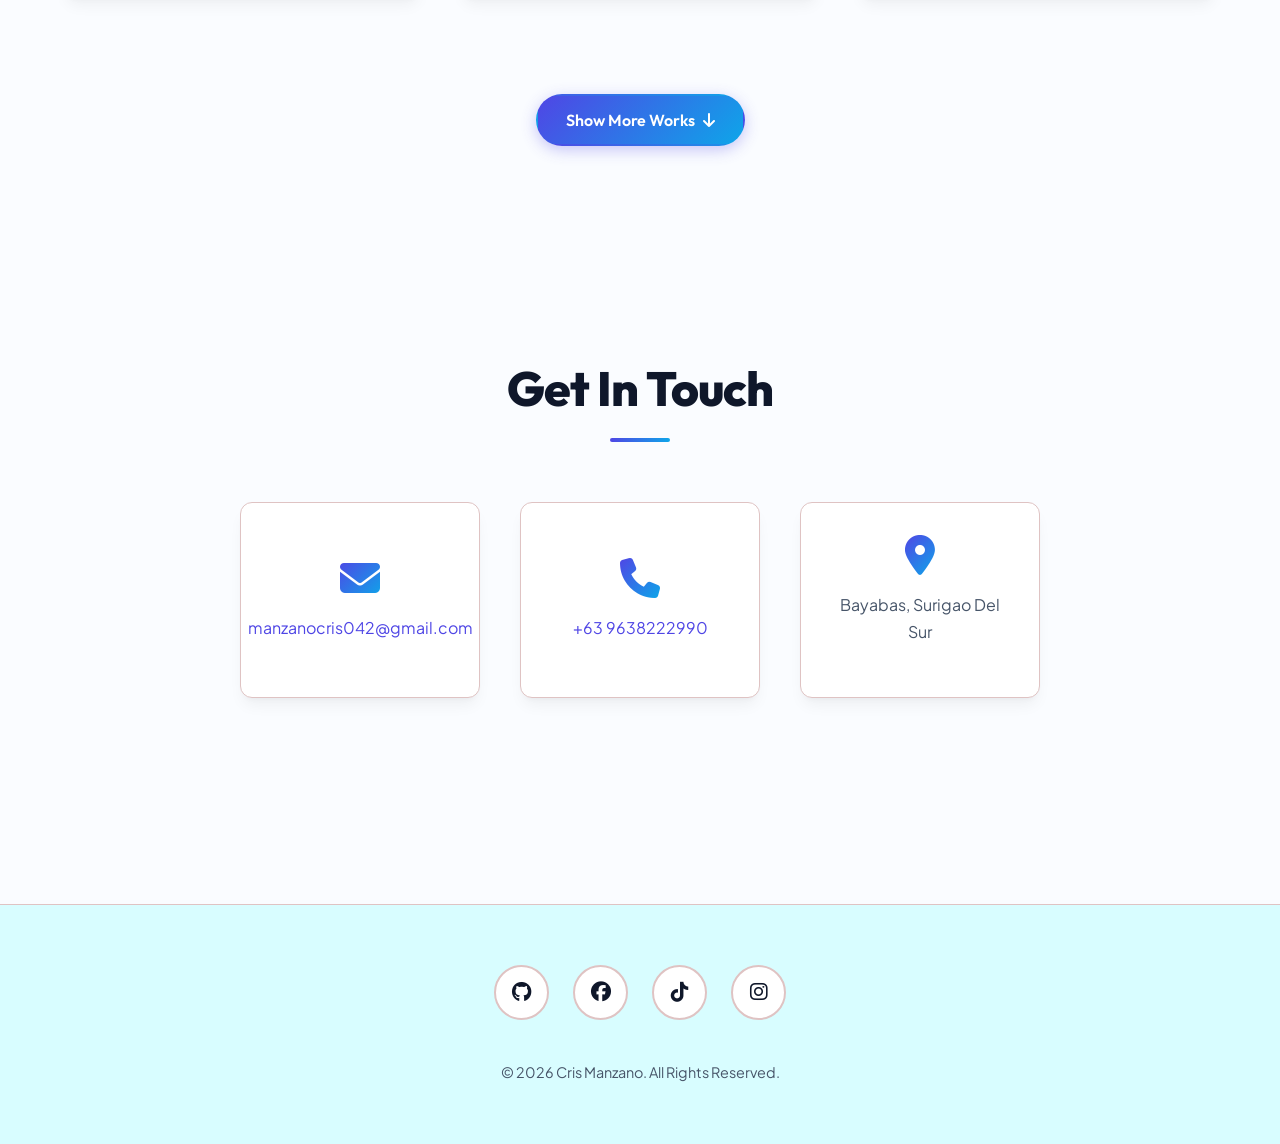
==== commit ab01f2c0: "fix" ====
--- a/portfolio/portfolio-website/index.html
+++ b/portfolio/portfolio-website/index.html
@@ -217,6 +217,7 @@
                             <p>Web Systems Activity</p>
                             <div class="project-tags">
                                 <span class="tag">HTML</span>
+                                <span class="tag">CSS</span>
                             </div>
                         </div>
                     </div>
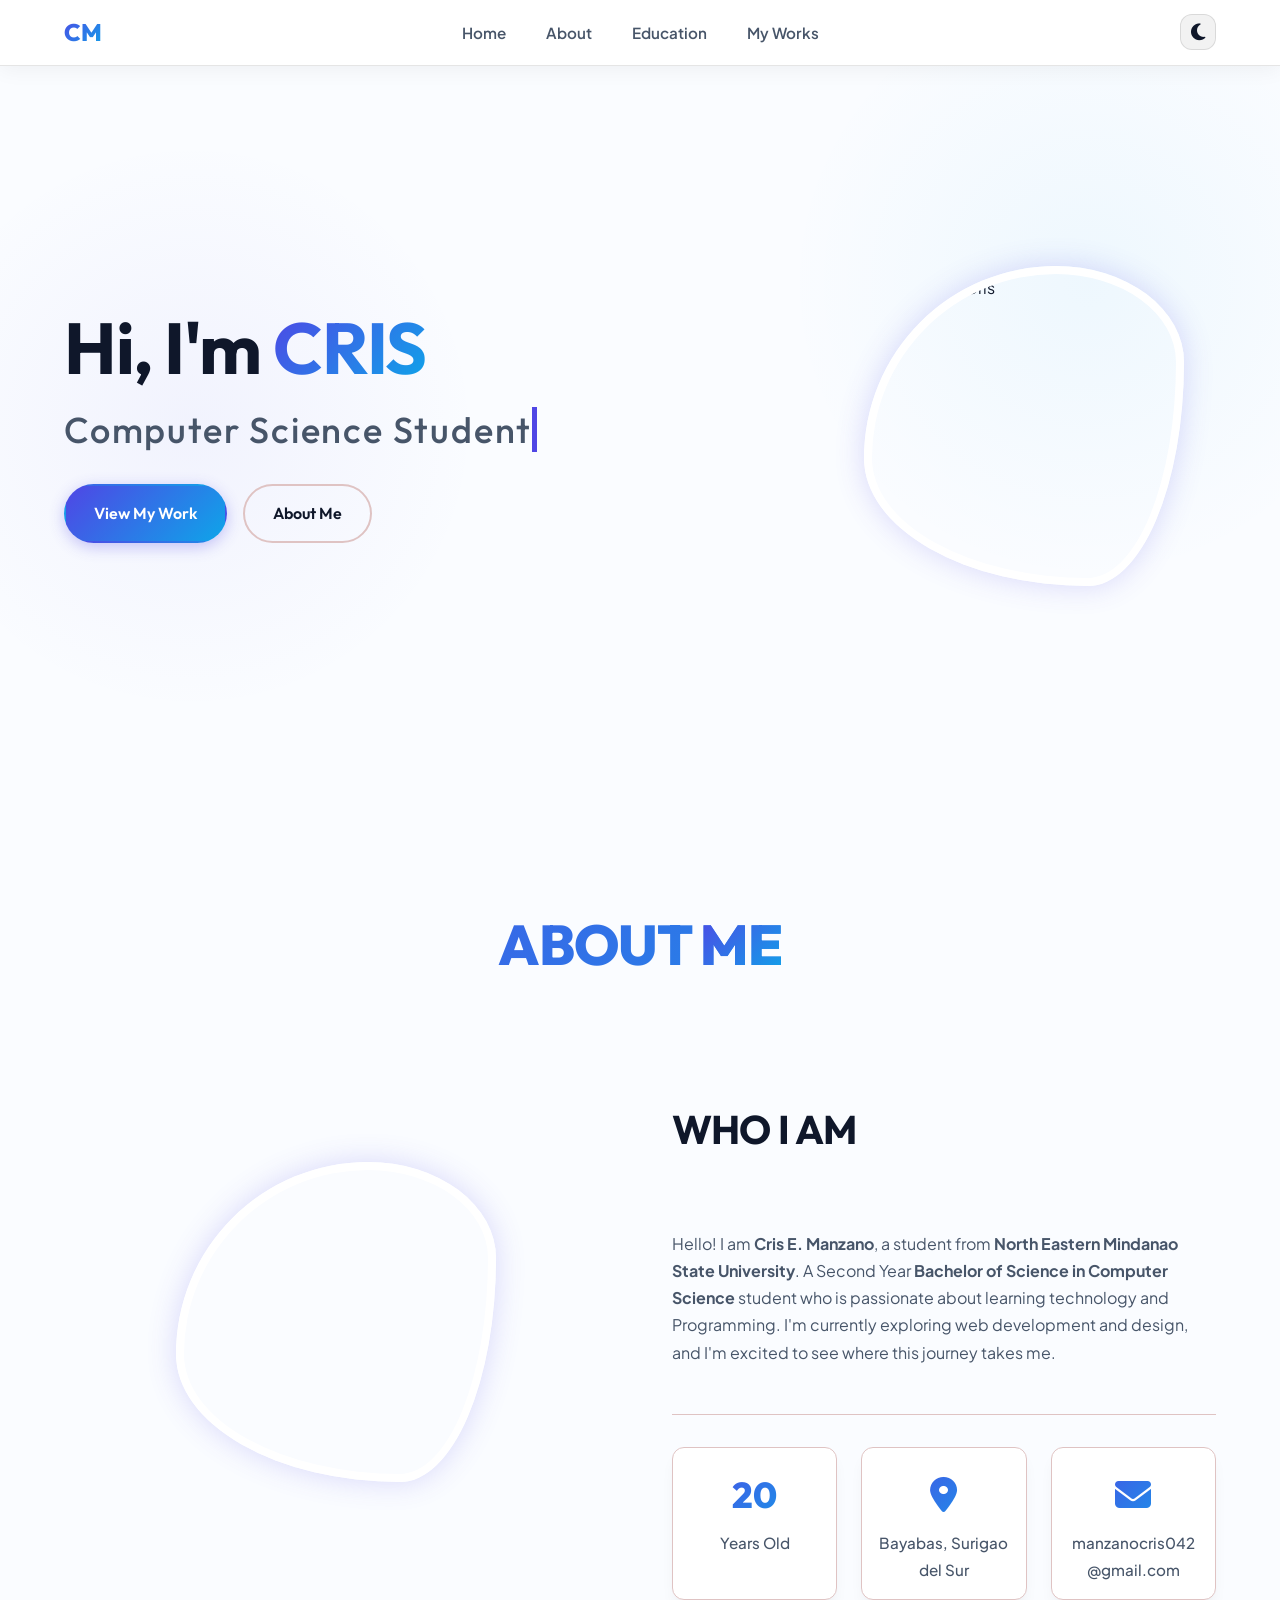
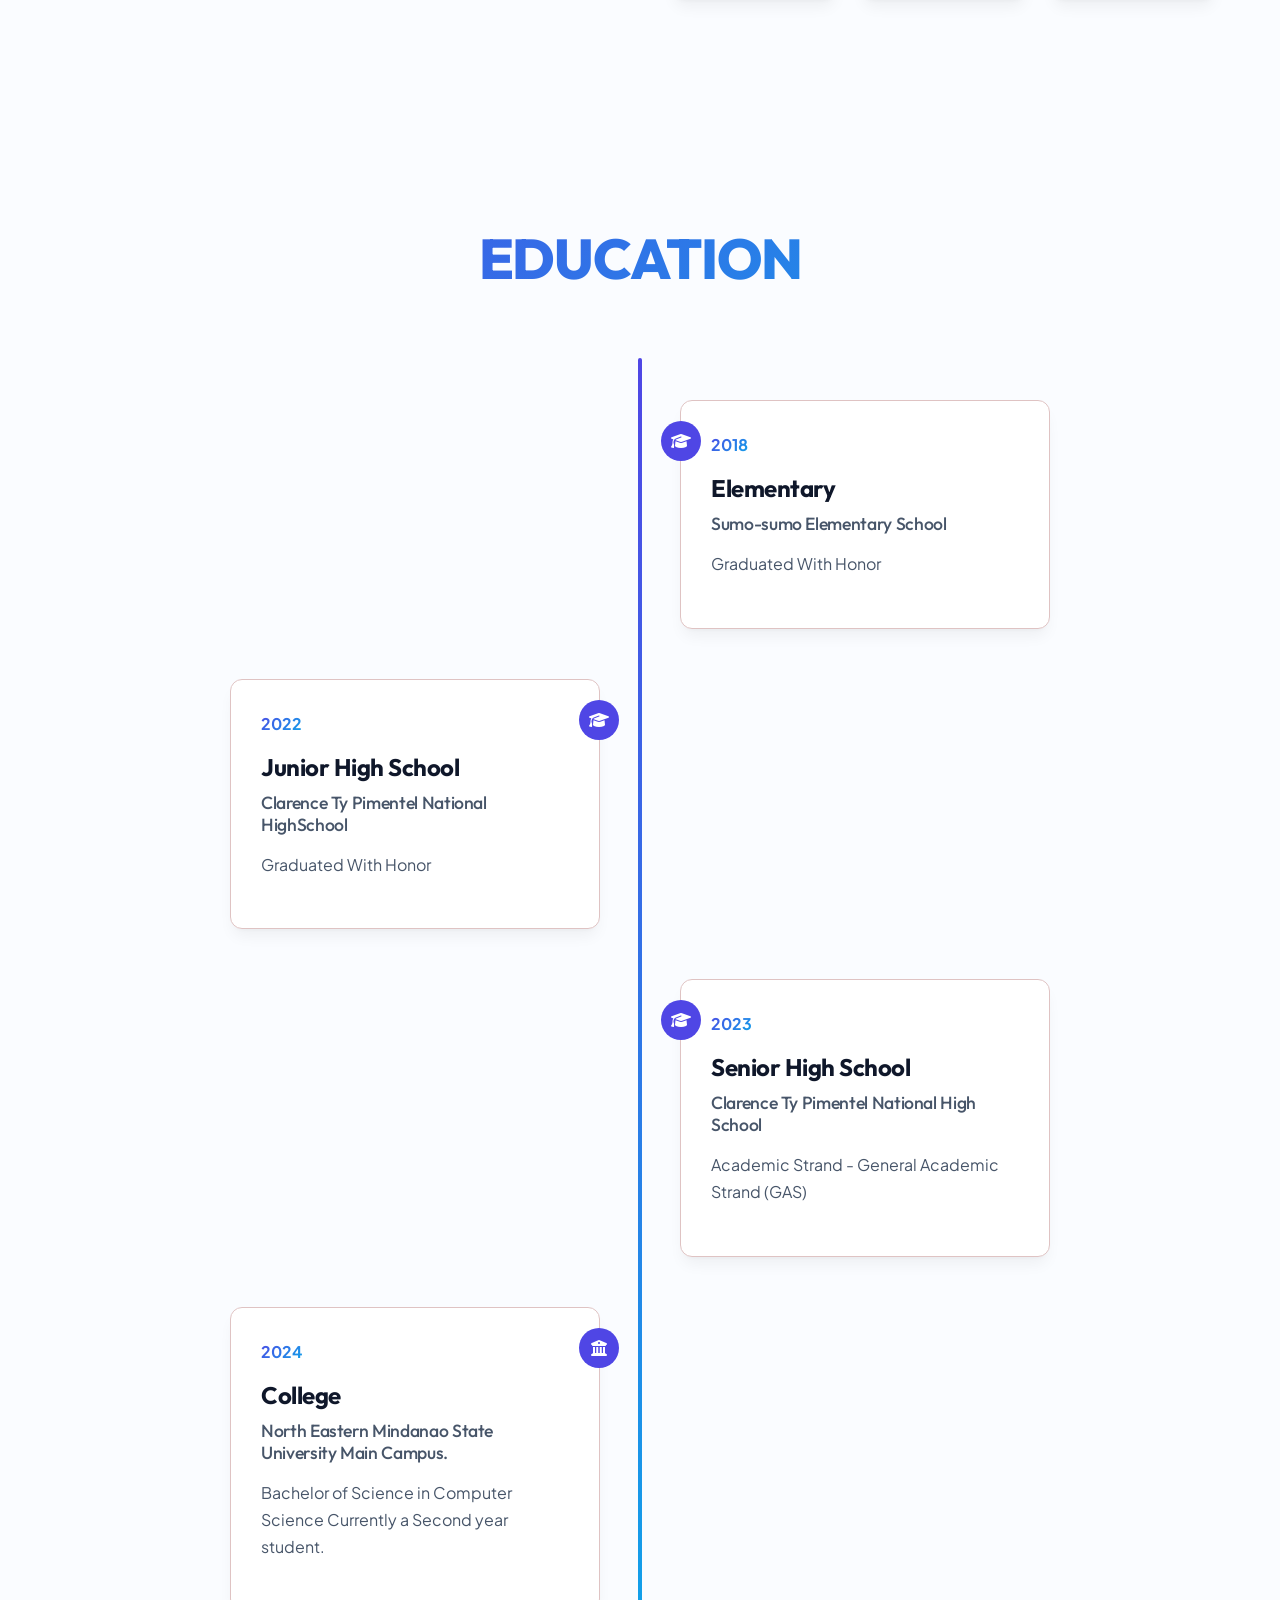
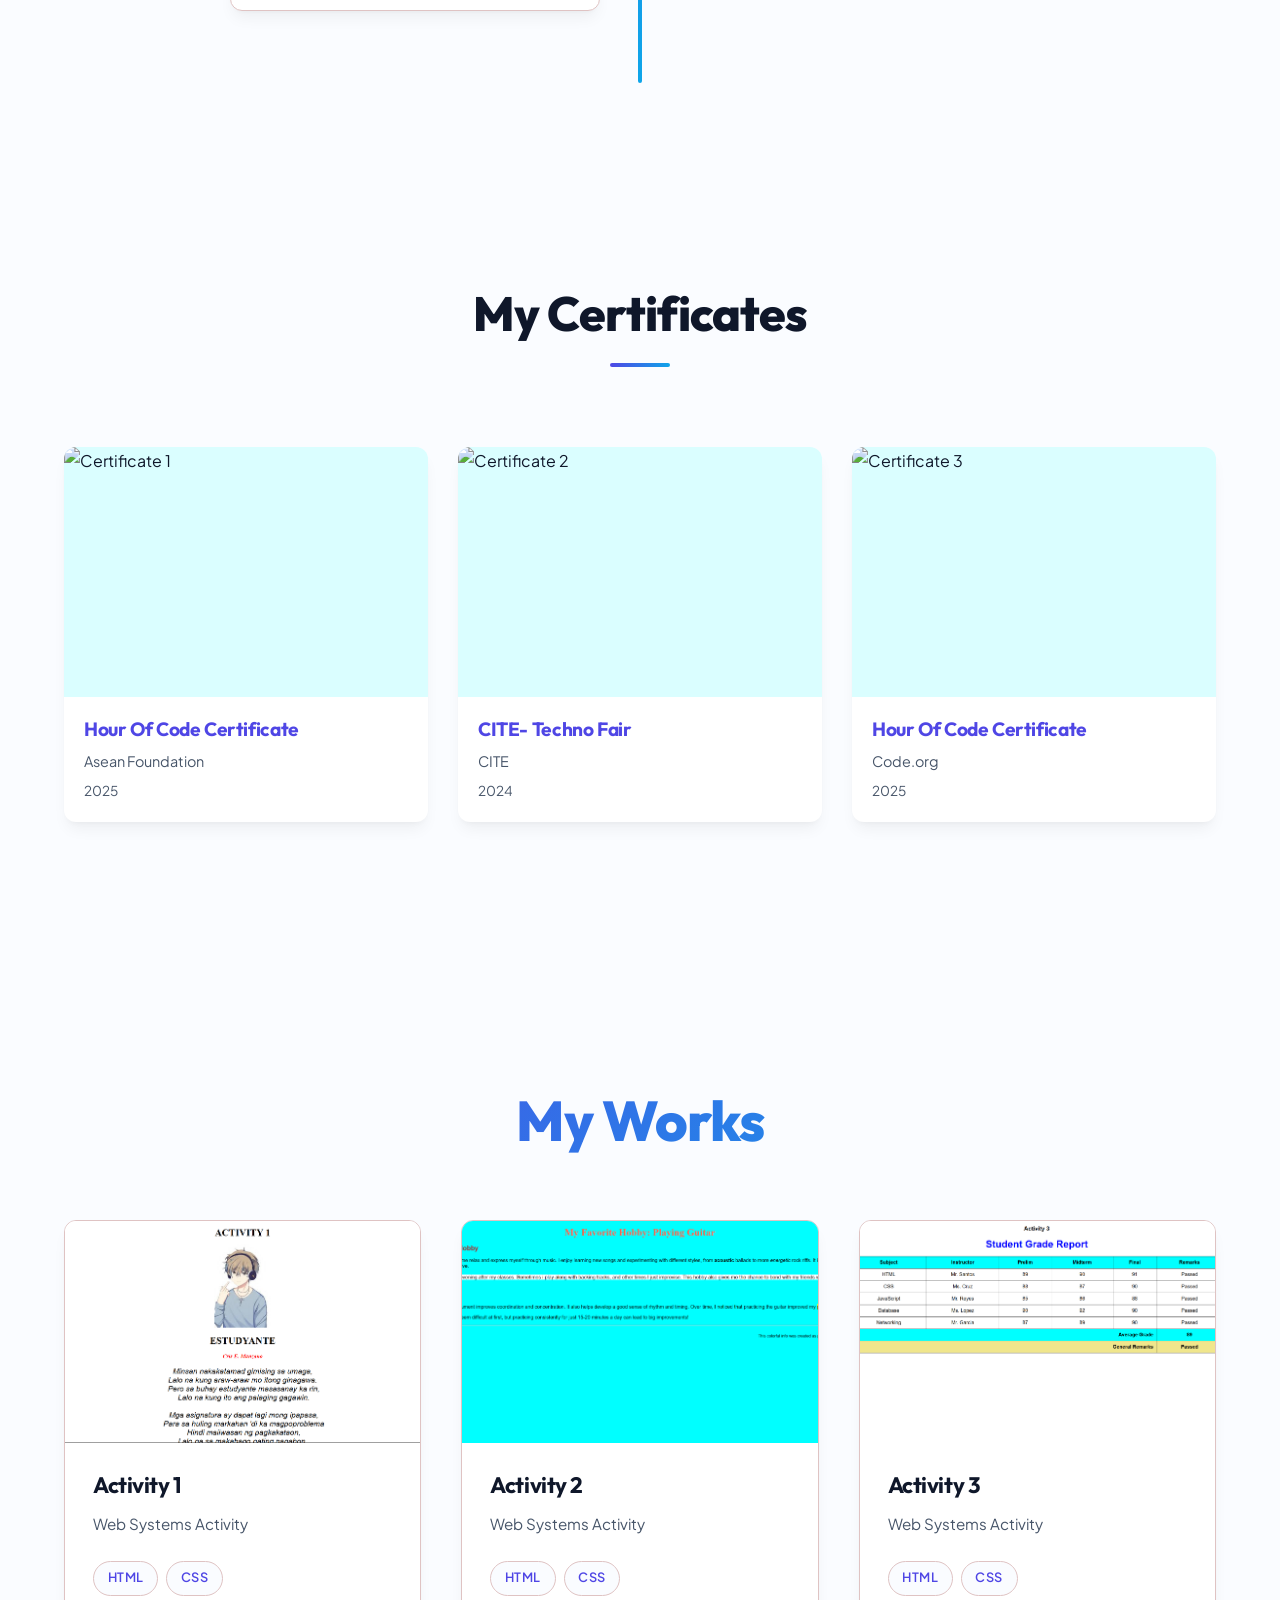
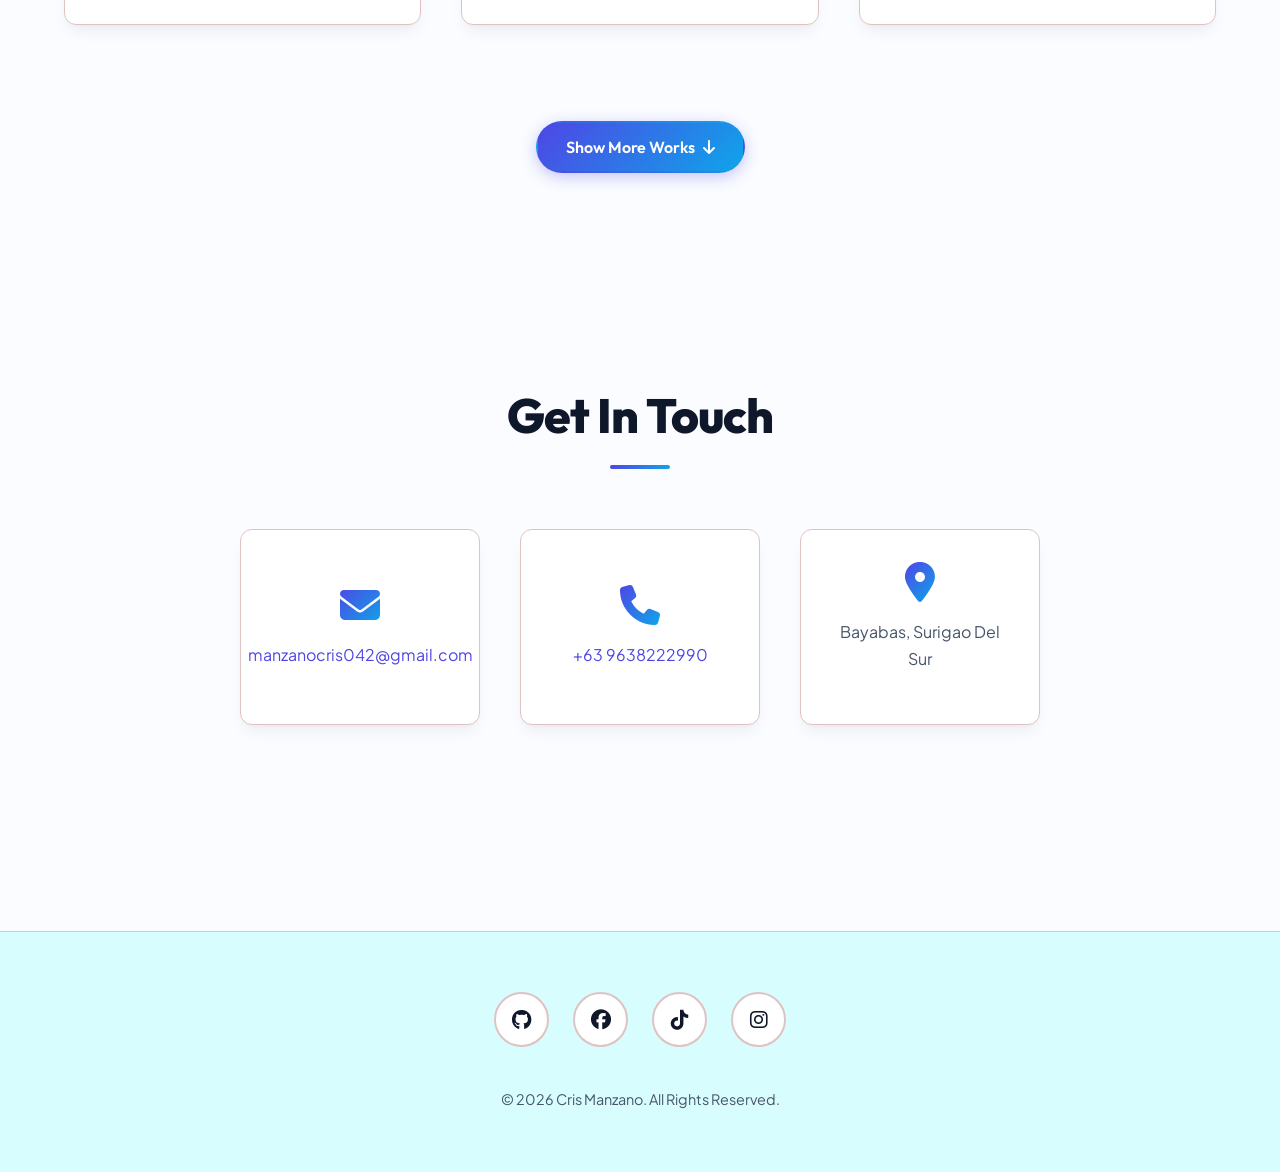
==== commit 3df34a32: "fix" ====
--- a/portfolio/portfolio-website/index.html
+++ b/portfolio/portfolio-website/index.html
@@ -41,15 +41,14 @@
             <div class="index-container">
                 <div class="index-image">
                     <div class="about-image animate-fade-in">
-                        <img src="src/image/home.jpg" alt="Portrait of Cris">
+                        <img src="src/image/about.jpg" alt="Portrait of Cris">
                     </div>
                 </div>
             </div>
             <div class="container">
                 <div class="hero-content">
                     <h1 id="hero-title" class="animate-text">Hi, I'm <span class="highlight">CRIS</span></h1>
-                    <h2 class="typewriter">ASPIRING WEB DEVELOPER</h2>
-                    <!-- <p class="animate-text delay-2">I create beautiful, functional websites with passion and creativity.</p> -->
+                    <h2 class="typewriter">Computer Science Student</h2>
                     <div class="cta-buttons animate-text delay-3">
                         <a href="#projects" class="btn primary" aria-label="View my projects portfolio">View My Work</a>
                         <a href="#about" class="btn secondary" aria-label="Read more about me">About Me</a>
@@ -63,14 +62,14 @@
                 <h1 class="page-title animate-text">ABOUT <span class="highlight">ME</span></h1>
                 <div class="about-container">
                     <div class="about-image animate-fade-in">
-                        <img src="src/image/about.jpg" alt="my Photo">
+                        <img src="src/image/backup.jpg" alt="my Photo">
                     </div>
                     <div class="about-content">
                         <h2 class="about animate-text delay-1">WHO I AM</h2>
                         <p class="animate-text delay-2">
-                            Hello! I am <strong>Cris E. Manzano</strong>, a student from <strong>North Eastern Mindanao State University</strong>.
-                            A Second Year <strong>Bachelor of Science in Computer Science</strong> student who is passionate about learning 
-                            tech and coding. I'm currently exploring web development and design, and I'm excited to see 
+                            Hello! I am <strong>Cris E. Manzano</strong>, a student from <strong>North Eastern Mindanao State University</strong>. 
+                             A Second Year <strong>Bachelor of Science in Computer Science</strong> student who is passionate about learning 
+                            technology and Programming. I'm currently exploring web development and design, and I'm excited to see 
                             where this journey takes me.
                         </p>
                         <div class="about-stats animate-text delay-4">
@@ -79,12 +78,13 @@
                                 <span class="label">Years Old</span>
                             </div>
                             <div class="stat">
-                                <span class="count">50+</span>
-                                <span class="label">Cups of Coffee</span>
+                                <span class="count"><i class="fas fa-map-marker-alt"></i></span>
+                                <span class="label">Bayabas, Surigao del Sur</span>
                             </div>
                             <div class="stat">
-                                <span class="count">42</span>
-                                <span class="label">Bugs Solved</span>
+                                <span class="count"><i class="fas fa-envelope"></i></span>
+                                <span class="label">manzanocris042
+                                    @gmail.com</span>
                             </div>
                         </div>
                     </div>
